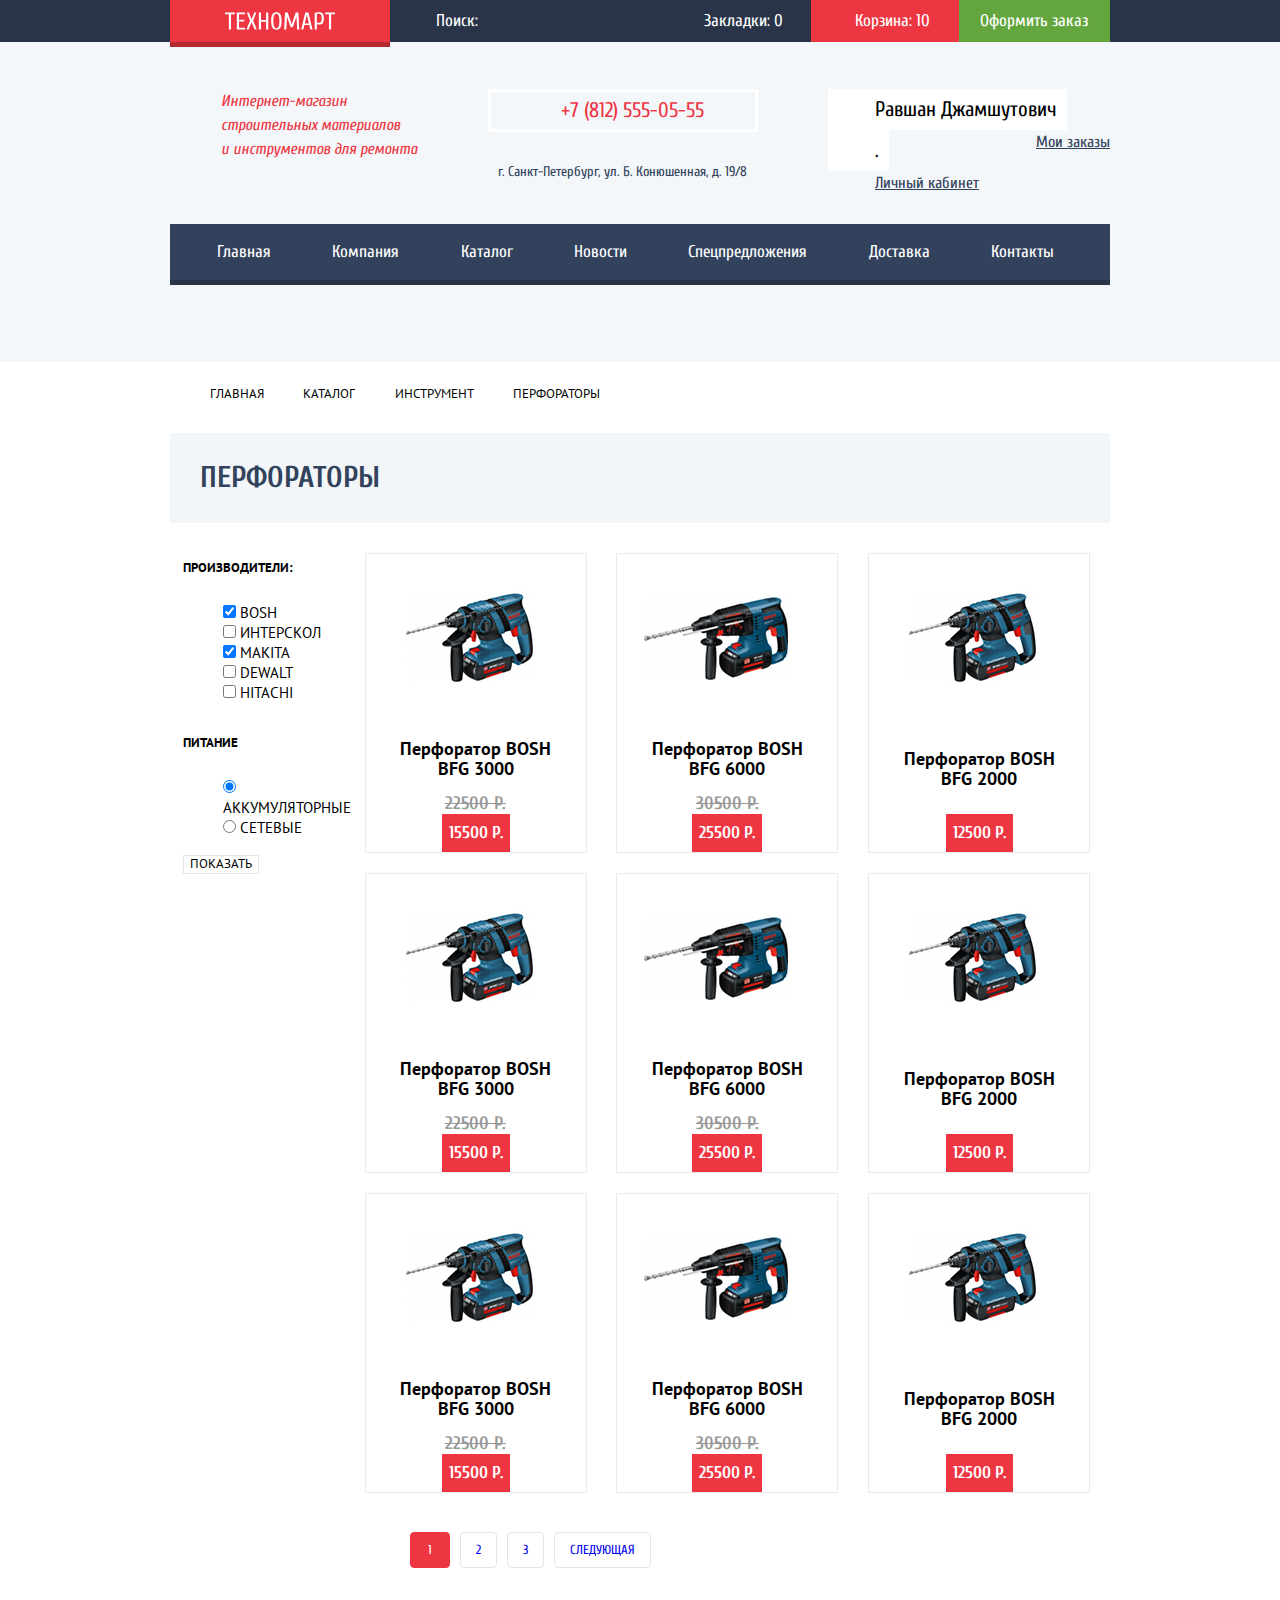
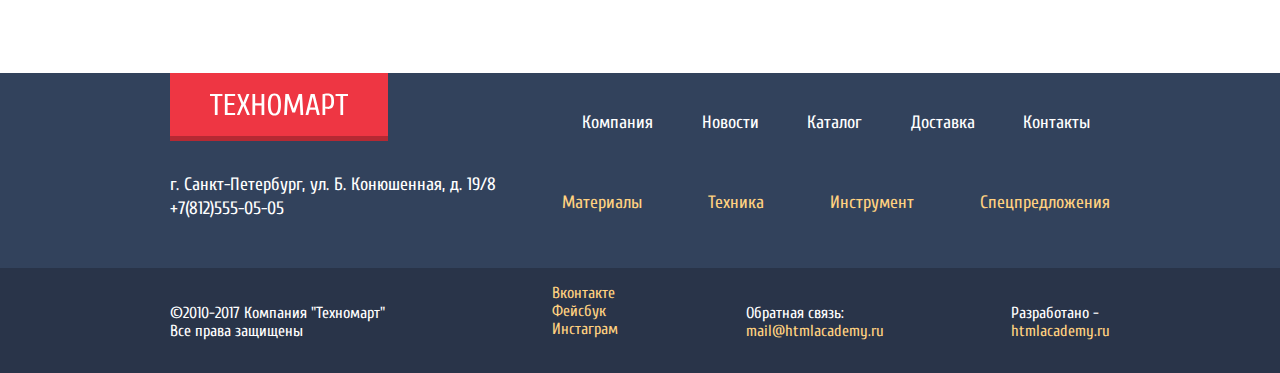
==== catalog.html @ 7106a4c7 "Исправления" ====
<!DOCTYPE html>
<html lang="ru">
  <head>
    <meta charset="utf-8">
    <title>Техномарт</title>
    <link href="https://fonts.googleapis.com/css?family=Cuprum:400,400i,700,700i%7CPT+Sans:400,700&amp;subset=cyrillic" rel="stylesheet">
    <link href="css/normalize.css" rel="stylesheet">
    <link href="css/style.css" rel="stylesheet">
  </head>
  <body>
    <header class="main-header">
      <nav class="main-navigation">
        <div class="header-top-wrapper">
          <div class="header-top center">
            <a class="main-logo" href="index.html">
              <img class="logo" src="img/logo-technomart.svg" width="110" height="18" alt="Техномарт">
            </a>
            <form action="https://echo.htmlacademy.ru" method="get" class="search">
              <input class="search" type="search"  name="search" placeholder="Поиск:">
            </form>
            <ul class="purchases">
              <li>
                <a href="#">Закладки: 0</a>
              </li>
              <li>
                <a class="cart cart-full" href="#">Корзина: 10</a>
              </li>
              <li class="order">
                <a href="#">Оформить заказ</a>
              </li>
            </ul>
          </div>
        </div>
        <div class="header-wrapper center">
          <div class="header-center">
            <span class="description">Интернет-магазин<br>строительных материалов<br>и инструментов для ремонта</span>
            <address class="header-address">
              <span class="header-phone">+7 (812) 555-05-55</span><br>
              г. Санкт-Петербург, ул. Б. Конюшенная, д. 19/8
            </address>
            <ul class="user-navigation">
              <li>
                <a class="button white-button" href="#">Равшан Джамшутович</a>
              </li>
              <li>
                <a class="button white-button" href="#">.</a>
              </li>
              <li>
                <a class="button underlined-button" href="#">Мои заказы</a>
              </li>
              <li>
                <a class="button underlined-button" href="#">Личный кабинет</a>
              </li>
            </ul>
          </div>
          <ul class="navigation ">
            <li>
              <a href="index.html">Главная</a>
            </li>
            <li>
              <a href="company.html">Компания</a>
            </li>
            <li class="navigation-current">
              <a href="catalog.html">Каталог</a>
            </li>
            <li>
              <a href="news.html">Новости</a>
            </li>
            <li>
              <a href="special.html">Спецпредложения</a>
            </li>
            <li>
              <a href="delivery.html">Доставка</a>
            </li>
            <li>
              <a href="contacts.html">Контакты</a>
            </li>
          </ul>
        </div>
      </nav>
    </header>
    <main class="container center container-catalog">
      <ul class="breadcrumbs">
        <li>
          <a href="index.html">Главная</a>
        </li>
        <li>
          <a href="catalog.html">Каталог</a>
        </li>
        <li>
          <a href="#">Инструмент</a>
        </li>
        <li class="breadcrumbs-current">
          <a href="#">Перфораторы</a>
        </li>
      </ul>
      <h1 class="title">Перфораторы</h1>
      <div class="wrapper">
        <section class="filters">
          <h2 class="visually-hidden">Фильтр</h2>
          <form action="https://echo.htmlacademy.ru" method="get" class="filter">
            <fieldset class="fieldset">
              <legend class="filter-name">Производители:</legend>
              <ul>
                <li class="filter-option">
                  <input type="checkbox" id="bosh" checked>
                  <label for="bosh">Bosh</label>
                </li>
                <li class="filter-option">
                  <input type="checkbox" id="interscol">
                  <label for="interscol">Интерскол</label>
                </li>
                <li class="filter-option">
                  <input type="checkbox" id="makita" checked>
                  <label for="makita">Makita</label>
                </li>
                <li class="filter-option">
                  <input type="checkbox" id="dewalt">
                  <label for="dewalt">Dewalt</label>
                </li>
                <li class="filter-option">
                  <input type="checkbox" id="hitachi">
                  <label for="hitachi">Hitachi</label>
                </li>
              </ul>
            </fieldset>
            <fieldset class="fieldset">
              <legend class="filter-name">Питание</legend>
              <ul>
                <li class="filter-option">
                  <input type="radio" name="power" value="0" id="battery" checked>
                  <label for="battery">Аккумуляторные</label>
                </li>
                <li class="filter-option">
                  <input type="radio" name="power" value="1" id="electric">
                  <label for="electric">Сетевые</label>
                </li>
              </ul>
              <button type="submit" class="button white-button">ПОКАЗАТЬ</button>
            </fieldset>
          </form>
        </section>
        <section class="catalog">
          <h1 class="visually-hidden">Перфораторы</h1>
          <ul class="catalog-items">
            <li class="catalog-item">
              <img src="img/Perforator_1.jpg" width="218" height="170" alt="Перфоратор BOSH BFG 3000">
              <div class="product-buttons">
                <button class="button green-button" type="button">КУПИТЬ</button>
                <button class="button green-border-button" type="button">В ЗАКЛАДКИ</button>
              </div>
              <h3>
                <a href="#">Перфоратор BOSH<br>BFG 3000</a>
              </h3>
              <p class="old-price">22500 Р.</p>
              <a class="button red-arrow-button" href="#">15500 Р.</a>
            </li>
            <li class="catalog-item">
              <img src="img/Perforator_2.jpg" width="218" height="170" alt="Перфоратор BOSH BFG 6000">
              <div class="product-buttons">
                <button class="button green-button" type="button">КУПИТЬ</button>
                <button class="button green-border-button" type="button">В ЗАКЛАДКИ</button>
              </div>
                <h3>
                <a href="#">Перфоратор BOSH<br>BFG 6000</a>
              </h3>
                <p class="old-price">30500 Р.</p>
                <a class="button red-arrow-button" href="#">25500 Р.</a>
            </li>
            <li class="catalog-item">
              <img src="img/Perforator_3.jpg" width="218" height="170" alt="Перфоратор BOSH BFG 2000">
              <div class="product-buttons">
                <button class="button green-button" type="button">КУПИТЬ</button>
                <button class="button green-border-button" type="button">В ЗАКЛАДКИ</button>
              </div>
              <h3>
                <a href="#">Перфоратор BOSH<br>BFG 2000</a>
              </h3>
                <a class="button red-arrow-button" href="#">12500 Р.</a>
            </li>
            <li class="catalog-item">
              <img src="img/Perforator_1.jpg" width="218" height="170" alt="Перфоратор BOSH BFG 3000">
              <div class="product-buttons">
                <button class="button green-button" type="button">КУПИТЬ</button>
                <button class="button green-border-button" type="button">В ЗАКЛАДКИ</button>
              </div>
              <h3>
                <a href="#">Перфоратор BOSH<br>BFG 3000</a>
              </h3>
                <p class="old-price">22500 Р.</p>
                <a class="button red-arrow-button" href="#">15500 Р.</a>
            </li>
            <li class="catalog-item">
              <img src="img/Perforator_2.jpg" width="218" height="170" alt="Перфоратор BOSH BFG 6000">
              <div class="product-buttons">
                <button class="button green-button" type="button">КУПИТЬ</button>
                <button class="button green-border-button" type="button">В ЗАКЛАДКИ</button>
              </div>
              <h3>
                <a href="#">Перфоратор BOSH<br>BFG 6000</a>
              </h3>
              <p class="old-price">30500 Р.</p>
              <a class="button red-arrow-button" href="#">25500 Р.</a>
            </li>
            <li class="catalog-item">
              <img src="img/Perforator_3.jpg" width="218" height="170" alt="Перфоратор BOSH BFG 2000">
              <div class="product-buttons">
                <button class="button green-button" type="button">КУПИТЬ</button>
                <button class="button green-border-button" type="button">В ЗАКЛАДКИ</button>
              </div>
              <h3>
                <a href="#">Перфоратор BOSH<br>BFG 2000</a>
              </h3>
                <a class="button red-arrow-button" href="#">12500 Р.</a>
            </li>
            <li class="catalog-item">
              <img src="img/Perforator_1.jpg" width="218" height="170" alt="Перфоратор BOSH BFG 3000">
              <div class="product-buttons">
                <button class="button green-button" type="button">КУПИТЬ</button>
                <button class="button green-border-button" type="button">В ЗАКЛАДКИ</button>
              </div>
              <h3>
                <a href="#">Перфоратор BOSH<br>BFG 3000</a>
              </h3>
                <p class="old-price">22500 Р.</p>
                <a class="button red-arrow-button" href="#">15500 Р.</a>
            </li>
            <li class="catalog-item">
              <img src="img/Perforator_2.jpg" width="218" height="170" alt="Перфоратор BOSH BFG 6000">
              <div class="product-buttons">
                <button class="button green-button" type="button">КУПИТЬ</button>
                <button class="button green-border-button" type="button">В ЗАКЛАДКИ</button>
              </div>
              <h3>
                <a href="#">Перфоратор BOSH<br>BFG 6000</a>
              </h3>
                <p class="old-price">30500 Р.</p>
                <a class="button red-arrow-button" href="#">25500 Р.</a>
            </li>
            <li class="catalog-item">
              <img src="img/Perforator_3.jpg" width="218" height="170" alt="Перфоратор BOSH BFG 2000">
              <div class="product-buttons">
                <button class="button green-button" type="button">КУПИТЬ</button>
                <button class="button green-border-button" type="button">В ЗАКЛАДКИ</button>
              </div>
              <h3>
                <a href="#">Перфоратор BOSH<br>BFG 2000</a>
              </h3>
                <a class="button red-arrow-button" href="#">12500 Р.</a>
            </li>
          </ul>
          <ul class="pagination-list">
            <li class="pagination-item pagination-item-current button">
              <a>1</a>
            </li>
            <li class="pagination-item button">
              <a href="#">2</a>
            </li>
            <li class="pagination-item button">
              <a href="#">3</a>
            </li>
            <li class="pagination-item button">
              <a href="#">Следующая</a>
            </li>
          </ul>
        </section>
      </div>
    </main>
    <footer class="main-footer">
      <nav class="main-footer-navigation">
        <div class="footer-wrapper">
          <div class="footer-top center">
            <a class="main-logo" href="index.html">
              <img class="logo" src="img/logo-technomart.svg" width="138" height="23" alt="Техномарт">
            </a>
            <ul class="sections">
              <li>
                <a href="company.html">Компания</a>
              </li>
              <li>
                <a href="news.html">Новости</a>
              </li>
              <li>
                <a href="catalog.html">Каталог</a>
              </li>
              <li>
                <a href="delivery.html">Доставка</a>
              </li>
              <li>
                <a href="contacts.html">Контакты</a>
              </li>
            </ul>
          </div>
          <div class="footer-center center">
            <address class="footer-address">г. Санкт-Петербург, ул. Б. Конюшенная, д. 19/8<br>+7(812)555-05-05</address>
            <ul class="goods">
              <li>
                <a href="#">Материалы</a>
              </li>
              <li>
                <a href="#">Техника</a>
              </li>
              <li>
                <a href="#">Инструмент</a>
              </li>
              <li>
                <a href="special.html">Спецпредложения</a>
              </li>
            </ul>
          </div>
        </div>
      </nav>
      <div class="feedback-wrapper">
        <section class="feedback center">
          <h2 class="visually-hidden">Обратная связь</h2>
          <p class="footer-copyright">
            ©2010-2017 Компания "Техномарт"<br>Все права защищены
          </p>
          <ul class="footer-social">
            <li>
              <a class="social-button" href="#" aria-label="Техномарт на ВКонтакте">Вконтакте</a>
            </li>
            <li>
              <a class="social-button" href="#" aria-label="Техномарт на Фейсбуке">Фейсбук</a>
            </li>
            <li>
              <a class="social-button" href="#" aria-label="Техномарт на Инстаграме">Инстаграм</a>
            </li>
          </ul>
          <p class="footer-feedback">
            Обратная связь:
            <a href="mailto:mail@mail.ru"><br>mail@htmlacademy.ru</a>
          </p>
          <p class="developers">
            Разработано -<br>
            <a href="https://htmlacademy.ru/intensive/htmlcss">htmlacademy.ru</a>
          </p>
        </section>
      </div>
    </footer>
    <section class="modal modal-buy">
      <h2>Товар добален в корзину</h2>
      <button class="modal-close" type="button">Закрыть</button>
      <a href="#" class="button">ОФОРМИТЬ ЗАКАЗ</a>
      <button class="button" type="button">ПРОДОЛЖИТЬ ПОКУПКИ</button>
    </section>
  </body>
</html>
---- css/style.css ----
body {
  margin: 0;
  padding: 0;
  font-family: "Cuprum", "PT Sans", Arial, sans-serif;
  font-size: 14px;
  line-height: 24px;
  font-weight: 400;
  color: #32425c;
  background-color: #ffffff;
}
a {
  text-decoration: none;
}
.main-header {
  background-color: #f4f7f9;
}
.main-navigation {
  font-size: 17px;
  line-height: 24px;
  color: #32425c;
  margin: 0;
  padding-bottom: 60px;
}
.main-navigation ul {
  list-style: none;
}
.main-navigation a {
  color: #ffffff;
}
.header-top-wrapper {
  background-color: #293449;
  width: 100%;
  height: 42px;
  margin: 0;
  margin-bottom: 47px;
}
.center {
  width: 940px;
  margin: 0 auto;
}
.header-top {
  display: flex;
  justify-content: space-between;
}
.logo {
  background-color: #ee3643;
  padding: 12px 55px;
  border-bottom: solid 5px #b52933;
  margin: 0;
  display: block;
}
.footer-top .logo {
  background-color: #ee3643;
  border-bottom: solid 5px #b52933;
  margin: 0;
  padding: 20px 40px;
  display: block;
}
.logo:hover {
  background-color: #ca2c37;
}
.logo:focus {
  background-color: #ee3643;
}
.logo:active {
  background-color: #ba2732;
}
.search input {
  font-size: 17px;
  line-height: 18px;
  color: #ffffff;
  background-color: #293449;
  border: none;
  padding: 12px 46px;
  width: 270px;
  margin: 0;
}
.search input::-webkit-input-placeholder {
  color: #ffffff;
 }
 .search input:hover {
   background-color: #212a3a;
 }
 .search input:focus {
   background-color: #ffffff;
   color: #000000;
 }
 .search input:active {
   background-color: #293449;
 }
.purchases {
  display: flex;
  justify-content: space-between;
  margin: 0;
  padding: 0;
  width: 450px;
}
.purchases li {
  flex-grow: 1;
}
.purchases a {
  display: block;
  padding: 9px 9px 9px 44px;
}
.purchases a:hover {
  background-color: #212a3a;
}
.purchases a:focus {
  background-color: #293449;
}
.purchases a:active {
  background-color: #161d29;
}
.order a {
  background-color: #63a63e;
  margin: 0;
  padding: 9px 12px;
  text-align: center;
}
.order a:hover {
  background-color: #5fbb2d;
}
.order a:focus {
  background-color: #63a63e;
}
.order a:active {
  background-color: #518534;
}
.header-center {
  display: flex;
  justify-content: space-between;
  margin-bottom: 40px;
}
.description {
  font-size: 16px;
  color: #ee3643;
  font-style: italic;
  margin: 0;
  margin-left: 51px;
}
.header-address {
  font-size: 14px;
  line-height: 24px;
  width: 270px;
  font-style: normal;
  text-align: center;
  margin: 0;
}
.header-phone {
  font-size: 21px;
  line-height: 21px;
  text-align: center;
  color: #ee3643;
  border: solid #ffffff;
  padding: 8px 30px 8px 50px;
  margin: 0;
  margin-bottom: 4px;
  display: block;
}
.button {
  font-size: 14px;
  text-align: center;
  border: none;
  text-transform: uppercase;
  cursor: pointer;
}
.user-navigation {
  display: flex;
  flex-wrap: wrap;
  justify-content: space-between;
  width: 282px;
  height: 47px;
  margin: 0;
  padding: 0;
}
 .user-navigation .white-button {
  font-size: 21px;
  line-height: 21px;
  color: #000000;
  background-color: #ffffff;
  text-transform: none;
  padding: 10px;
  margin: 0;
  display: block;
}
.user-navigation a:first-child {
  padding-left: 47px;
}
.user-navigationa :nth-child(2) {
  padding-right: 50px;
}
.user-navigation a:hover {
  color: #ee3643;
}
.user-navigation a:active {
  color: #cacaca;
}
.navigation {
  background-color: #32425c;
  display: flex;
  justify-content: space-between;
  border-bottom: solid 5px #293449;
  padding: 0 25px 0 16px;
}
.navigation li {
  flex-grow: 1;
}
.navigation a {
  display: block;
  padding: 16px;
  text-align: center;
}
.navigation a:hover {
  background-color: #293449;
}
.navigation a:focus {
  background-color: #293449;
}
.navigation a:active {
  color: #a8abaf;
  background-color: #1d2739;
}
.container {
  padding: 10px;
  margin-bottom: 76px;
  display: flex;
  justify-content: space-between;
}
.container ul {
  list-style: none;
}
.company,
.contacts {
  font-family: "PT Sans", Arial, sans-serif;
  font-size: 13px;
  line-height: 24px;
  color: #000000;
}
.company {
  width: 540px;
}
.contacts {
  width: 300px;
}
.company p {
  margin-bottom: 23px;
}
.contacts p {
  margin-bottom: 31px;
}
.caption {
  font-family: "Cuprum", Arial, sans-serif;
  font-size: 30px;
  line-height: 30px;
  font-weight:400;
  text-transform: uppercase;
}
.map-img {
  margin-bottom: 33px;
}
.contacts .red-button {
  height: 38px;
  width: 100%;
}
.company .red-button {
  width: 207px;
  display: block;
  padding: 6px;
}
.company li {
  font-family: "Cuprum", Arial, sans-serif;
  font-size: 18px;
  line-height: 20px;
  margin: 19px;
}
.company ul {
  margin-bottom: 39px;
}
.red-button {
  font-family: "Cuprum", Arial, sans-serif;
  font-size: 14px;
  color: #ffffff;
  background-color: #ee3643;
}
.red-button:hover {
  background-color: #ca2c37;
}
.red-button:active {
  background-color: #ba2732;
}
.main-footer {
  font-size: 18px;
  line-height: 24px;
  color: #ffffff;
}
.footer-wrapper {
  width: 100%;
  height: 195px;
  background-color: #32425c;
  box-sizing: border-box;
}
.main-footer ul {
  list-style: none;
}
.sections a {
  color: #ffffff;
}
.goods a {
  color: #ffd180;
}
.footer-address {
  font-style: normal;
}
.footer-top,
.footer-center {
  display: flex;
  justify-content: space-between;
}
.sections {
  display: flex;
  width: 548px;
  justify-content: space-between;
}
.sections a {
  padding: 20px;
  display: block;
}
.goods {
  display: flex;
  width: 548px;
  justify-content: space-between;
}
.goods a {
  display: block;
  margin: 0;
  padding: 0;
}
.feedback {
  font-size: 16px;
  line-height: 18px;
  color: #ffffff;
  display: flex;
  justify-content: space-between;

}
.footer-feedback,
.developers {
  padding-top: 20px;
}
.footer-feedback a:hover,
.developers a:hover {
  text-decoration: underline;
}
.footer-feedback a:active,
.developers a:active {
  color: #ee3643;
}
.feedback-wrapper {
  width: 100%;
  height: 105px;
  background-color: #293449;
  box-sizing: border-box;
}
.feedback a {
  color: #ffd180;
}
.feedback a:active {
  color: #ee3643;
}
.footer-copyright {
  padding-top: 20px;

}
.sections a:hover {
text-decoration: underline;
}
.sections a:active {
opacity: 0.5;
}
.goods a:hover {
  text-decoration: underline;
}
.goods a:active {
opacity: 0.5;
}
.breadcrumbs {
  font-family: "PT Sans", Arial, sans-serif;
  font-size: 13px;
  line-height: 18px;
  text-transform: uppercase;
  display: flex;
  justify-content: space-between;
  width: 390px;
  margin-left: 0;
  margin-right: auto;
  margin-bottom: 10px;
  list-style: none;
}
.breadcrumbs a {
  color: #000000;
}
.container-catalog {
  display: flex;
  flex-direction: column;
}
.wrapper {
  display: flex;
}
.container-catalog .title {
  font-size: 30px;
  line-height: 30px;
  text-transform: uppercase;
  display: block;
  background-color: #f2f6f8;
  margin-bottom: 30px;
  padding: 30px;
}
.filters {
  width: 220px;
}
.filter {
  font-family: "PT Sans", Arial, sans-serif;
  font-size: 15px;
  line-height: 20px;
  color: #000000;
  text-transform: uppercase;
}
.fieldset {
  border: none;
}
.filter-name {
  font-size: 13px;
  line-height: 30px;
  font-weight: bold;
}
.filter .white-button {
  font-size: 13px;
  text-align: center;
  color: #000000;
  background-color: #ffffff;
  text-transform: uppercase;
  border: 1px solid #e5e5e5;
}
.catalog {
  display: flex;
  flex-wrap: wrap;
  justify-content: space-between;
}
.catalog-items {
  display: flex;
  flex-wrap: wrap;
  align-content: stretch;
  align-items: stretch;
  justify-content: space-between;
  margin: 0;
  padding: 0;
}
.catalog h3 {
  font-family: "PT Sans", Arial, sans-serif;
  font-size: 18px;
  font-weight: bold;
  line-height: 20px;
  text-align: center;
  padding: 15px;
  margin: 0;
}
.catalog-item {
  display: flex;
  flex-direction: column;
  justify-content: space-between;
  align-items: center;
  background-color: #fff;
  border: 1px solid #eaeaea;
  width: 220px;
  margin-right: 20px;
  margin-bottom: 20px
}
.catalog-item:hover {
  box-shadow: 5px 5px 5px 5px rgba(41, 52, 73, 50%);
  display: flex;
  flex-wrap: wrap;
  justify-content: space-between;
}
.catalog-item a {
  color: #000000;
}
.old-price {
 font-size: 18px;
 line-height: 20px;
 font-weight: 700;
 color: #999999;
 text-decoration:line-through;
 text-align: center;
 padding: 0;
 margin: 0;
}
.catalog-item .red-arrow-button {
  font-size: 17px;
  font-weight: bold;
  color: #ffffff;
  background-color: #ee3643;
  padding: 7px;
}
.green-button {
  font-size: 14px;
  line-height: 18px;
  color: #ffffff;
  background-color: #63a63e;
  border: solid #63a63e;
  padding: 5px 43px;
  border-radius: 2px;
  display: block;
  margin: 40px 20px 10px 20px;
}
.green-button:hover {
  background-color: #5fbb2d;
  border: solid #5fbb2d;
  box-shadow: 0 2px 0 0 #367315;
}
.green-border-button {
  font-size: 14px;
  line-height: 18px;
  color: #000000;
  background-color: #ffffff;
  border: solid #63a63e;
  padding: 5px 30px;
  border-radius: 2px;
  display: block;
  margin: 0 20px;
}
.green-border-button:hover {
  border: solid #32425c;
}
.product-buttons {
  display: flex;
  flex-direction: column;
  justify-content: space-between;
  width: 220px;
  padding-left: 25px;
}
.cart-full {
  background-color: #ee3643;
}
.logo:hover {
  background-color: #ca2c37;
}
.user-navigation .underlined-button {
  font-size: 16px;
  line-height: 18px;
  color: #32425c;
  text-transform: none;
  text-decoration: underline;
}
.pagination-list {
  display: flex;
  justify-content: space-between;
  width: 201px;
}
.pagination-list .pagination-item {
  font-size: 13px;
  line-height: 18px;
  color: #000000;
  text-transform: uppercase;
  border: solid 1px #e5e5e5;
  padding: 8px 15px;
  margin: 5px;
  border-radius: 4px;
}
 .pagination-list .pagination-item-current {
  color: #ffffff;
  background-color: #ee3643;
  border: solid 1px #ee3643;
  padding: 8px 17px;
}
.pagination-item:hover {
border: solid 1px #bdc6ca;
}
.product-buttons {
  display: none;
}
.catalog-item:hover img {
  display: none;
}
.catalog-item:hover .product-buttons {
  display: block;
}
  .modal-map,
  .modal-buy,
  .modal-letter {
    display: none;
  }
.visually-hidden {
    position: absolute;
    width: 1px;
    height: 1px;
    margin: -1px;
    border: 0;
    padding: 0;
    clip: rect (0 0 0 0);
    overflow: hidden;
  }
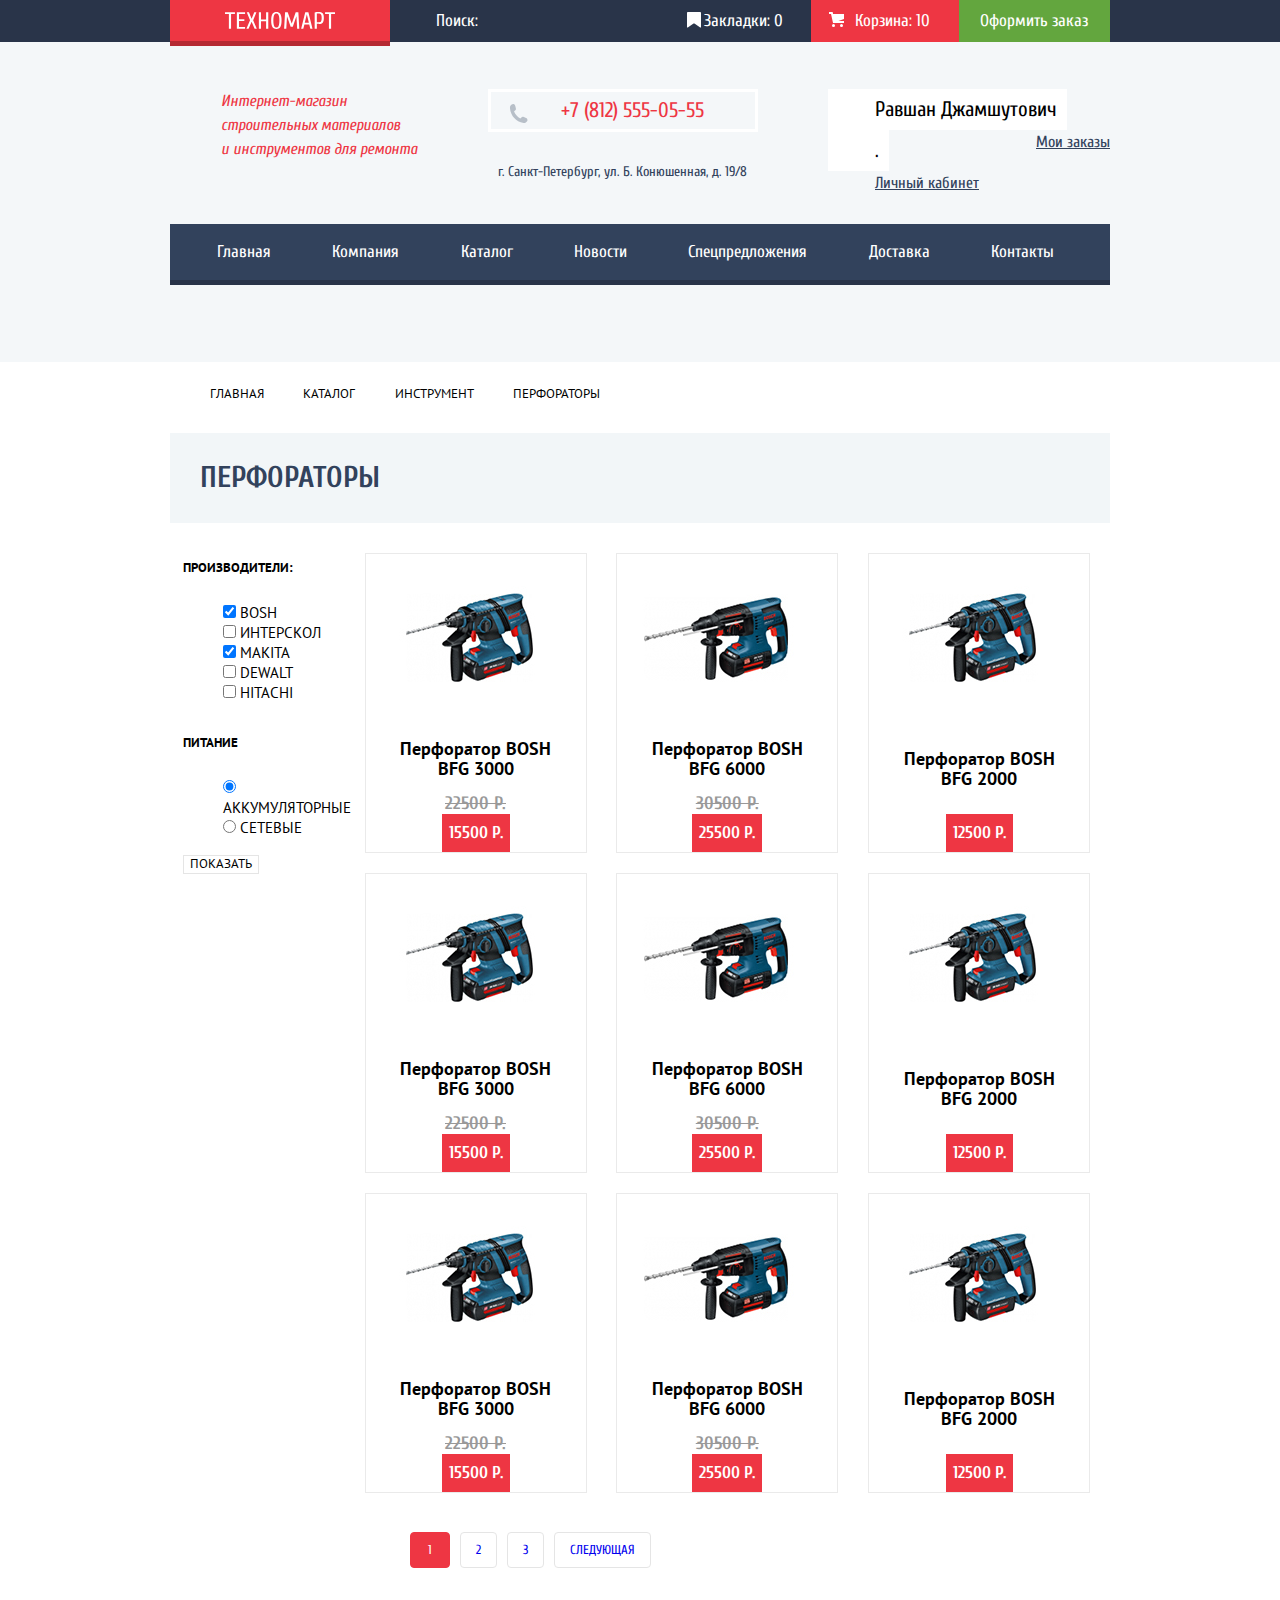
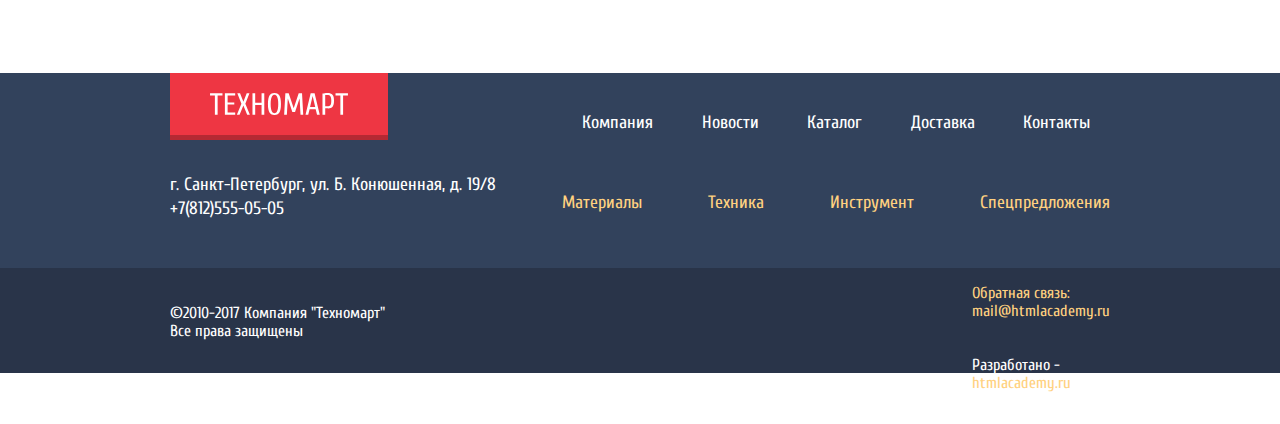
==== commit d39837d8: "Задание 7" ====
--- a/catalog.html
+++ b/catalog.html
@@ -16,11 +16,11 @@
               <img class="logo" src="img/logo-technomart.svg" width="110" height="18" alt="Техномарт">
             </a>
             <form action="https://echo.htmlacademy.ru" method="get" class="search">
-              <input class="search" type="search"  name="search" placeholder="Поиск:">
+              <input class="search-input" type="search"  name="search" placeholder="Поиск:">
             </form>
             <ul class="purchases">
               <li>
-                <a href="#">Закладки: 0</a>
+                <a class="bookmarks" href="#">Закладки: 0</a>
               </li>
               <li>
                 <a class="cart cart-full" href="#">Корзина: 10</a>
@@ -318,13 +318,13 @@
           </p>
           <ul class="footer-social">
             <li>
-              <a class="social-button" href="#" aria-label="Техномарт на ВКонтакте">Вконтакте</a>
-            </li>
-            <li>
-              <a class="social-button" href="#" aria-label="Техномарт на Фейсбуке">Фейсбук</a>
-            </li>
-            <li>
-              <a class="social-button" href="#" aria-label="Техномарт на Инстаграме">Инстаграм</a>
+              <a class="social-button" href="#" aria-label="Техномарт на ВКонтакте"><span class="visually-hidden>Вконтакте</span></a>
+            </li>
+            <li>
+              <a class="social-button" href="#" aria-label="Техномарт на Фейсбуке"><span class="visually-hidden>Фейсбук</span></a>
+            </li>
+            <li>
+              <a class="social-button" href="#" aria-label="Техномарт на Инстаграме"><span class="visually-hidden>Инстаграм</span></a>
             </li>
           </ul>
           <p class="footer-feedback">
--- a/css/style.css
+++ b/css/style.css
@@ -11,6 +11,10 @@
 a {
   text-decoration: none;
 }
+img {
+  max-width: 100%;
+  height: auto;
+}
 .main-header {
   background-color: #f4f7f9;
 }
@@ -65,7 +69,7 @@
 .logo:active {
   background-color: #ba2732;
 }
-.search input {
+.search-input {
   font-size: 17px;
   line-height: 18px;
   color: #ffffff;
@@ -75,17 +79,17 @@
   width: 270px;
   margin: 0;
 }
-.search input::-webkit-input-placeholder {
+.search-input::-webkit-input-placeholder {
   color: #ffffff;
  }
- .search input:hover {
+ .search-input:hover {
    background-color: #212a3a;
  }
- .search input:focus {
+ .search-input:focus {
    background-color: #ffffff;
    color: #000000;
  }
- .search input:active {
+ .search-input:active {
    background-color: #293449;
  }
 .purchases {
@@ -584,18 +588,90 @@
 .catalog-item:hover .product-buttons {
   display: block;
 }
+.search {
+  position: relative;
+}
+.search-input::before {
+  content: "";
+  position: absolute;
+  width: 17px;
+  height: 17px;
+  background-image: url(/img/icon-search.svg);
+  background-repeat: no-repeat;
+  background-position: 0 0;
+  top: 15px;
+  left: 16px;
+}
+.purchases .bookmarks {
+  position: relative;
+}
+.purchases .bookmarks::before {
+  content: "";
+  position: absolute;
+  width: 16px;
+  height: 18px;
+  background-image: url(/img/icon-bookmark.svg);
+  background-repeat: no-repeat;
+  background-position: 0 0;
+  top: 12px;
+  left: 27px;
+}
+.cart {
+  position: relative;
+}
+.cart::before {
+  content: "";
+  position: absolute;
+  width: 17px;
+  height: 17px;
+  background-image: url(/img/icon-cart.svg);
+  background-repeat: no-repeat;
+  background-position: 0 0;
+  top: 12px;
+  left: 18px;
+}
+.header-phone {
+  position: relative;
+}
+.header-phone::before {
+  content: "";
+  position: absolute;
+  width: 20px;
+  height: 20px;
+  background-image: url(/img/icon-phone.svg);
+  background-repeat: no-repeat;
+  background-position: 0 0;
+  top: 12px;
+  left: 18px;
+}
+.user-navigaton a {
+  position: relative;
+}
+.user-navigaton a::before {
+  content: "";
+  position: absolute;
+  width: 21px;
+  height: 19px;
+  background-image: url(/img/icon-login.svg);
+  background-repeat: no-repeat;
+  background-position: 0 0;
+  top: 14px;
+  left: 15px;
+}
   .modal-map,
   .modal-buy,
   .modal-letter {
-    display: none;
-  }
-.visually-hidden {
-    position: absolute;
-    width: 1px;
-    height: 1px;
-    margin: -1px;
-    border: 0;
-    padding: 0;
-    clip: rect (0 0 0 0);
-    overflow: hidden;
-  }
+   display: none;
+}
+.visually-hidden:not(:focus):not(:active) {
+  position: absolute;
+  width: 1px;
+  height: 1px;
+  margin: -1px;
+  border: 0;
+  padding: 0;
+  white-space: nowrap;
+  clip-path: inset(100%);
+  clip: rect(0 0 0 0);
+  overflow: hidden;
+}
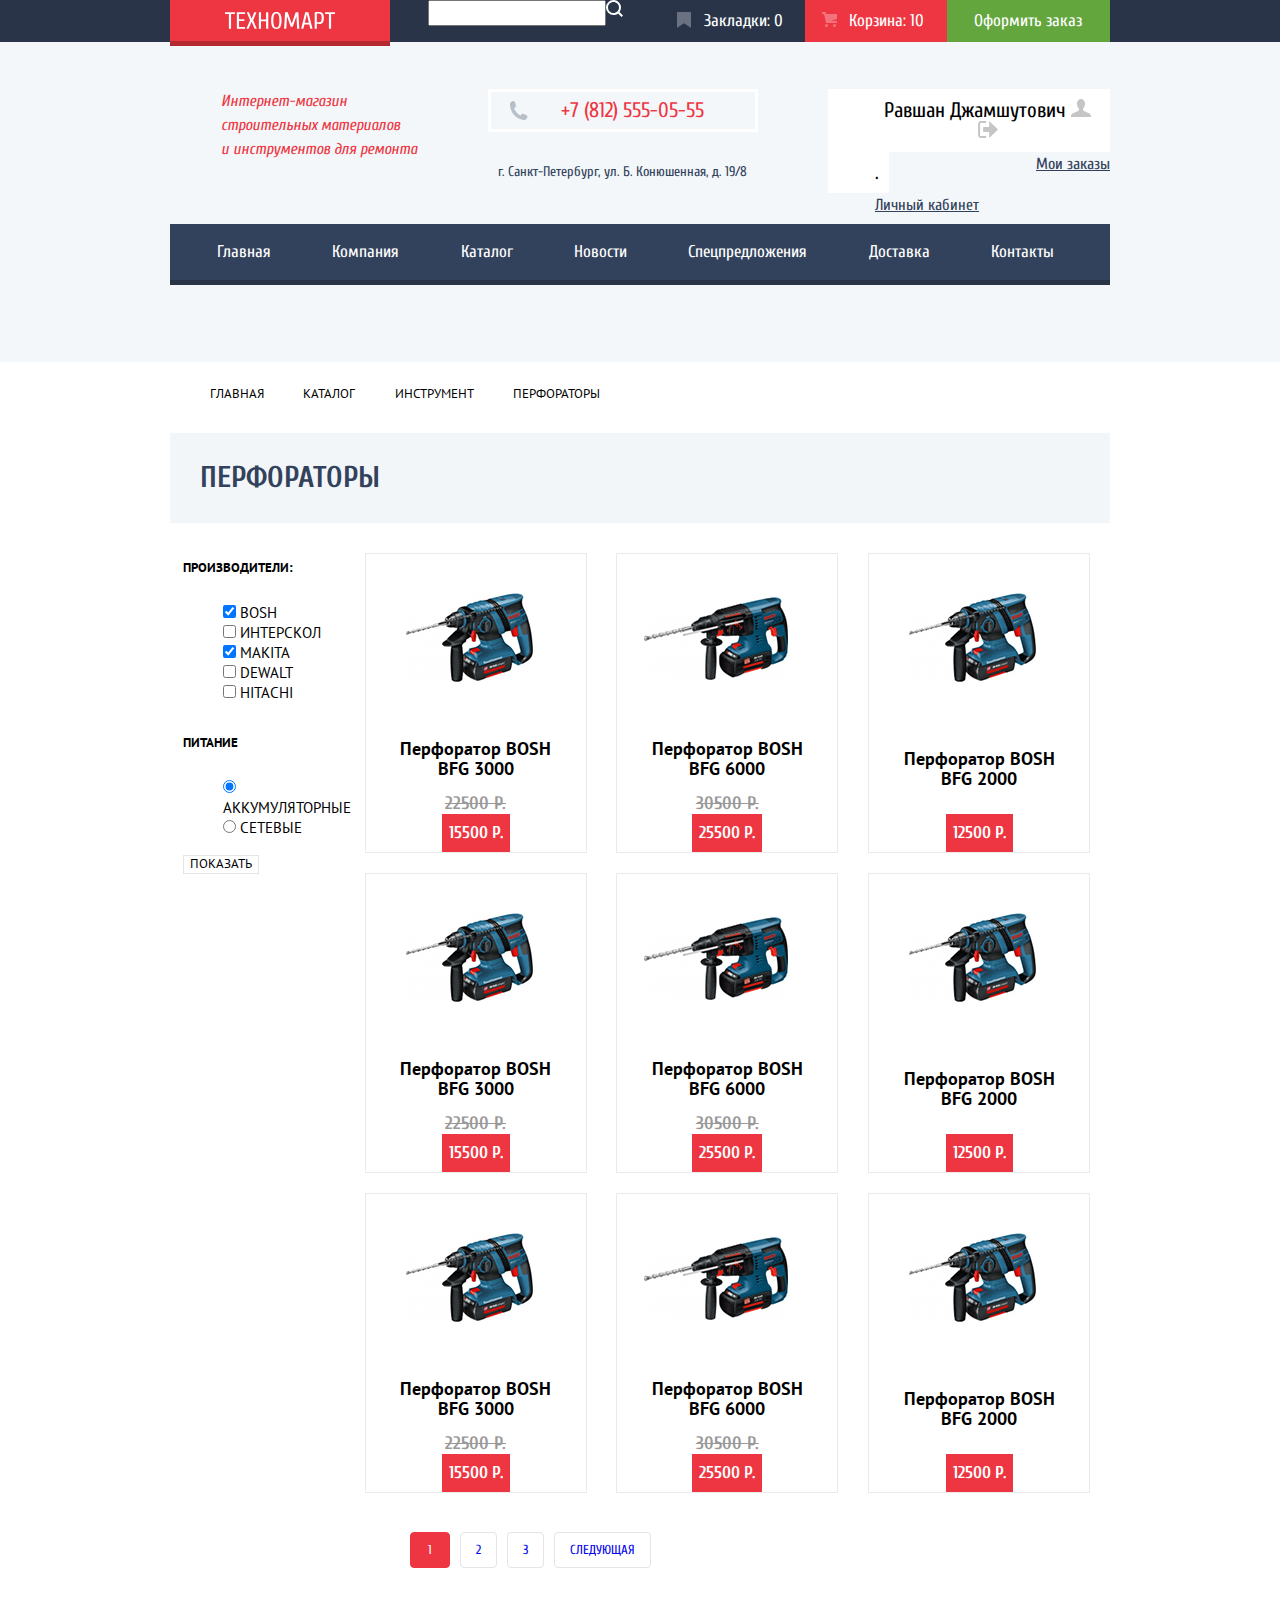
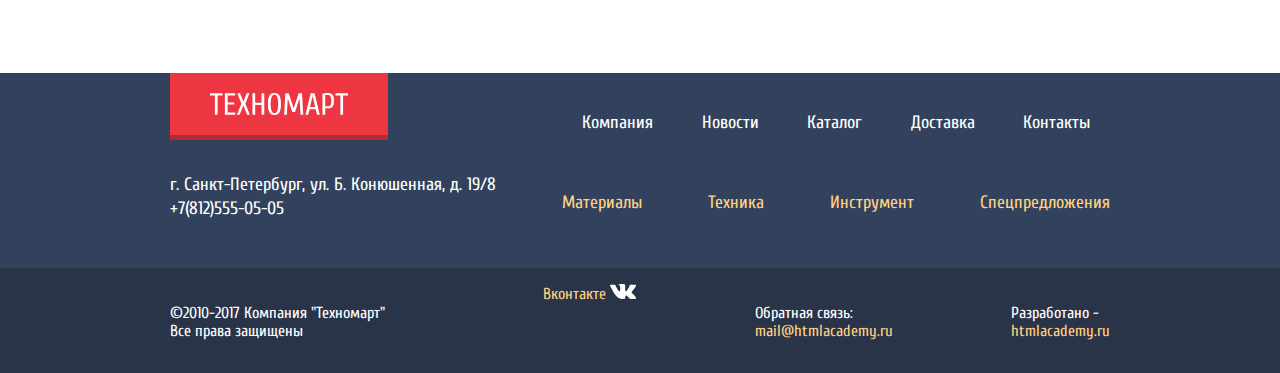
==== commit 6513a359: "7 задание" ====
--- a/catalog.html
+++ b/catalog.html
@@ -16,7 +16,13 @@
               <img class="logo" src="img/logo-technomart.svg" width="110" height="18" alt="Техномарт">
             </a>
             <form action="https://echo.htmlacademy.ru" method="get" class="search">
-              <input class="search-input" type="search"  name="search" placeholder="Поиск:">
+              <div class="search-wrapper">
+                <input class="search-input" type="search"  name="search" placeholder="Поиск:">
+                <svg class="icon" xmlns="http://www.w3.org/2000/svg" width="17" height="17" viewBox="0 0 17 17"><path fill="#ffffff"
+                  d="M17 15.586l-3.542-3.542A7.465 7.465 0 0 0 15 7.5 7.5 7.5 0 1 0 7.5 15c1.71 0 3.282-.579 4.544-1.542L15.586
+                  17 17 15.586zM2 7.5C2 4.467 4.467 2 7.5 2 10.532 2 13 4.467 13 7.5c0 3.032-2.468 5.5-5.5 5.5A5.506 5.506 0 0 1
+                   2 7.5z"/></svg>
+               </div>
             </form>
             <ul class="purchases">
               <li>
@@ -40,7 +46,12 @@
             </address>
             <ul class="user-navigation">
               <li>
-                <a class="button white-button" href="#">Равшан Джамшутович</a>
+                <a class="button white-button" href="#">Равшан Джамшутович
+                  <svg xmlns="http://www.w3.org/2000/svg" width="20" height="18" viewBox="0 0 20 18"><path fill="#c5c5c5" d="M17.881 14.166c-2.144-.735-4.256-1.666-5.207-2.39-.657-.501-.77-1.618-.517-2.415 1.118-.903 1.864-2.477 1.864-4.278C14.021 2.276 12.221 0 10 0S5.979 2.276 5.979 5.083c0 1.801.746 3.374 1.863 4.277.253.798.141 1.915-.517 2.416-.95.724-3.063 1.654-5.207 2.39S0 18 0 18h20s.025-3.099-2.119-3.834z"/>
+                  </svg>
+                  <svg xmlns="http://www.w3.org/2000/svg" width="21" height="17" viewBox="0 0 21 17"><g fill="#c5c5c5"><path fill="#c5c5c5" d="M21 8.5L12.125 0v6h-6v5h6v6z"/><path fill="#c5c5c5" d="M3.106 13.952V3.048c.018-.376.171-1.057 1.01-1.057h5.027V0H4.116C1.938 0 1.112 1.81 1.087 3.027v10.946C1.112 15.189 1.938 17 4.116 17h5.027v-1.99H4.116c-.839 0-.992-.683-1.01-1.058z"/></g>
+                  </svg>
+                </a>
               </li>
               <li>
                 <a class="button white-button" href="#">.</a>
@@ -318,13 +329,22 @@
           </p>
           <ul class="footer-social">
             <li>
-              <a class="social-button" href="#" aria-label="Техномарт на ВКонтакте"><span class="visually-hidden>Вконтакте</span></a>
-            </li>
-            <li>
-              <a class="social-button" href="#" aria-label="Техномарт на Фейсбуке"><span class="visually-hidden>Фейсбук</span></a>
-            </li>
-            <li>
-              <a class="social-button" href="#" aria-label="Техномарт на Инстаграме"><span class="visually-hidden>Инстаграм</span></a>
+              <a class="social-button" href="#" aria-label="Техномарт на ВКонтакте"><span class="visually-hidden>">Вконтакте</span>
+                <svg xmlns="http://www.w3.org/2000/svg" width="26" height="15" viewBox="0 0 26 15"><path fill="#FFF" d="M16.138 11.51c.956-.309 2.18 2.04 3.483 2.939.978.681 1.727.534 1.727.534l3.473-.05s1.815-.112.957-1.554c-.071-.12-.503-1.069-2.585-3.022-2.177-2.043-1.882-1.712.739-5.244 1.597-2.153 2.236-3.468 2.036-4.028-.192-.539-1.365-.399-1.365-.399L20.69.713c-.381.001-.704.119-.851.515-.003.004-.621 1.666-1.445 3.079-1.741 2.989-2.436 3.148-2.724 2.961-.661-.433-.494-1.737-.494-2.664 0-2.897.432-4.105-.846-4.417-.427-.104-.739-.172-1.828-.182-1.392-.021-2.574 0-3.244.329-.445.223-.786.712-.579.74.26.035.843.16 1.155.586.401.552.389 1.789.389 1.789s.229 3.411-.54 3.834c-.528.29-1.25-.302-2.803-3.016-.793-1.388-1.392-2.922-1.392-2.922s-.116-.285-.326-.441c-.25-.185-.6-.244-.6-.244L.848.684S.29.7.085.946c-.182.218-.015.668-.015.668s2.909 6.881 6.203 10.347c3.02 3.182 6.452 2.971 6.452 2.971h1.555s.469-.054.709-.312c.224-.24.214-.691.214-.691s-.031-2.109.935-2.419z"/>
+                </svg>
+              </a>
+            </li>
+            <li>
+              <a class="social-button" href="#" aria-label="Техномарт на Фейсбуке"><span class="visually-hidden>Фейсбук</span>
+                <svg xmlns="http://www.w3.org/2000/svg" width="12" height="22" viewBox="0 0 12 22"><path fill="#FFF" d="M12 4V0H8a4 4 0 0 0-4 4v4H0v4h4v10h4V12h4V8H8V4h4z"/>
+                </svg>
+              </a>
+            </li>
+            <li>
+              <a class="social-button" href="#" aria-label="Техномарт на Инстаграме"><span class="visually-hidden>Инстаграм</span>
+                <svg xmlns="http://www.w3.org/2000/svg" width="21" height="21" viewBox="0 0 21 21"><path fill="#FFF" d="M18 0H3C1.35 0 0 1.35 0 3v15c0 1.65 1.35 3 3 3h15c1.65 0 3-1.35 3-3V3c0-1.65-1.35-3-3-3zm-7.5 7c1.93 0 3.5 1.57 3.5 3.5S12.43 14 10.5 14 7 12.43 7 10.5 8.57 7 10.5 7zM18 18H3V9h1.181A6.504 6.504 0 0 0 4 10.5a6.5 6.5 0 1 0 13 0 6.45 6.45 0 0 0-.181-1.5H18v9zm0-11h-4V3h4v4z"/>
+                </svg>
+              </a>
             </li>
           </ul>
           <p class="footer-feedback">
--- a/css/style.css
+++ b/css/style.css
@@ -69,14 +69,18 @@
 .logo:active {
   background-color: #ba2732;
 }
+.search-wrapper {
+  display: flex;
+}
+}
 .search-input {
   font-size: 17px;
   line-height: 18px;
   color: #ffffff;
   background-color: #293449;
   border: none;
-  padding: 12px 46px;
   width: 270px;
+  padding: 12px;
   margin: 0;
 }
 .search-input::-webkit-input-placeholder {
@@ -97,7 +101,9 @@
   justify-content: space-between;
   margin: 0;
   padding: 0;
-  width: 450px;
+  max-width: 450px;
+  flex-wrap: wrap;
+  flex-grow: 1;
 }
 .purchases li {
   flex-grow: 1;
@@ -105,6 +111,7 @@
 .purchases a {
   display: block;
   padding: 9px 9px 9px 44px;
+  max-width: 150px;
 }
 .purchases a:hover {
   background-color: #212a3a;
@@ -118,8 +125,9 @@
 .order a {
   background-color: #63a63e;
   margin: 0;
-  padding: 9px 12px;
+  padding: 9px 21px;
   text-align: center;
+  display: block;
 }
 .order a:hover {
   background-color: #5fbb2d;
@@ -588,20 +596,6 @@
 .catalog-item:hover .product-buttons {
   display: block;
 }
-.search {
-  position: relative;
-}
-.search-input::before {
-  content: "";
-  position: absolute;
-  width: 17px;
-  height: 17px;
-  background-image: url(/img/icon-search.svg);
-  background-repeat: no-repeat;
-  background-position: 0 0;
-  top: 15px;
-  left: 16px;
-}
 .purchases .bookmarks {
   position: relative;
 }
@@ -610,13 +604,23 @@
   position: absolute;
   width: 16px;
   height: 18px;
-  background-image: url(/img/icon-bookmark.svg);
+  background-image: url(../img/icon-bookmark.svg);
   background-repeat: no-repeat;
   background-position: 0 0;
   top: 12px;
-  left: 27px;
-}
-.cart {
+  left: 17px;
+  opacity: 0.3;
+}
+.purchases .bookmarks:hover:before {
+  opacity: 1;
+}
+.purchases .bookmarks:focus:before {
+  opacity: 0.3;
+}
+.purchases .bookmarks:active:before {
+  opacity: 0.3;
+}
+.purchases .cart {
   position: relative;
 }
 .cart::before {
@@ -624,11 +628,21 @@
   position: absolute;
   width: 17px;
   height: 17px;
-  background-image: url(/img/icon-cart.svg);
+  background-image: url(../img/icon-cart.svg);
   background-repeat: no-repeat;
   background-position: 0 0;
   top: 12px;
-  left: 18px;
+  left: 17px;
+  opacity: 0.3;
+}
+.purchases .cart:hover:before {
+  opacity: 1;
+}
+.purchases .cart:focus:before {
+  opacity: 0.3;
+}
+.purchases .cart:active:before {
+  opacity: 0.3;
 }
 .header-phone {
   position: relative;
@@ -638,25 +652,20 @@
   position: absolute;
   width: 20px;
   height: 20px;
-  background-image: url(/img/icon-phone.svg);
+  background-image: url(../img/icon-phone.svg);
   background-repeat: no-repeat;
   background-position: 0 0;
-  top: 12px;
+  top: 9px;
   left: 18px;
 }
-.user-navigaton a {
-  position: relative;
-}
-.user-navigaton a::before {
-  content: "";
-  position: absolute;
-  width: 21px;
-  height: 19px;
-  background-image: url(/img/icon-login.svg);
-  background-repeat: no-repeat;
-  background-position: 0 0;
-  top: 14px;
-  left: 15px;
+.user-navigation .white-button:hover path {
+  fill: #32425c;
+}
+.social-button:hover path {
+fill: #ee3643;
+}
+.search-wrapper:hover path {
+  fill: #f0525d;
 }
   .modal-map,
   .modal-buy,
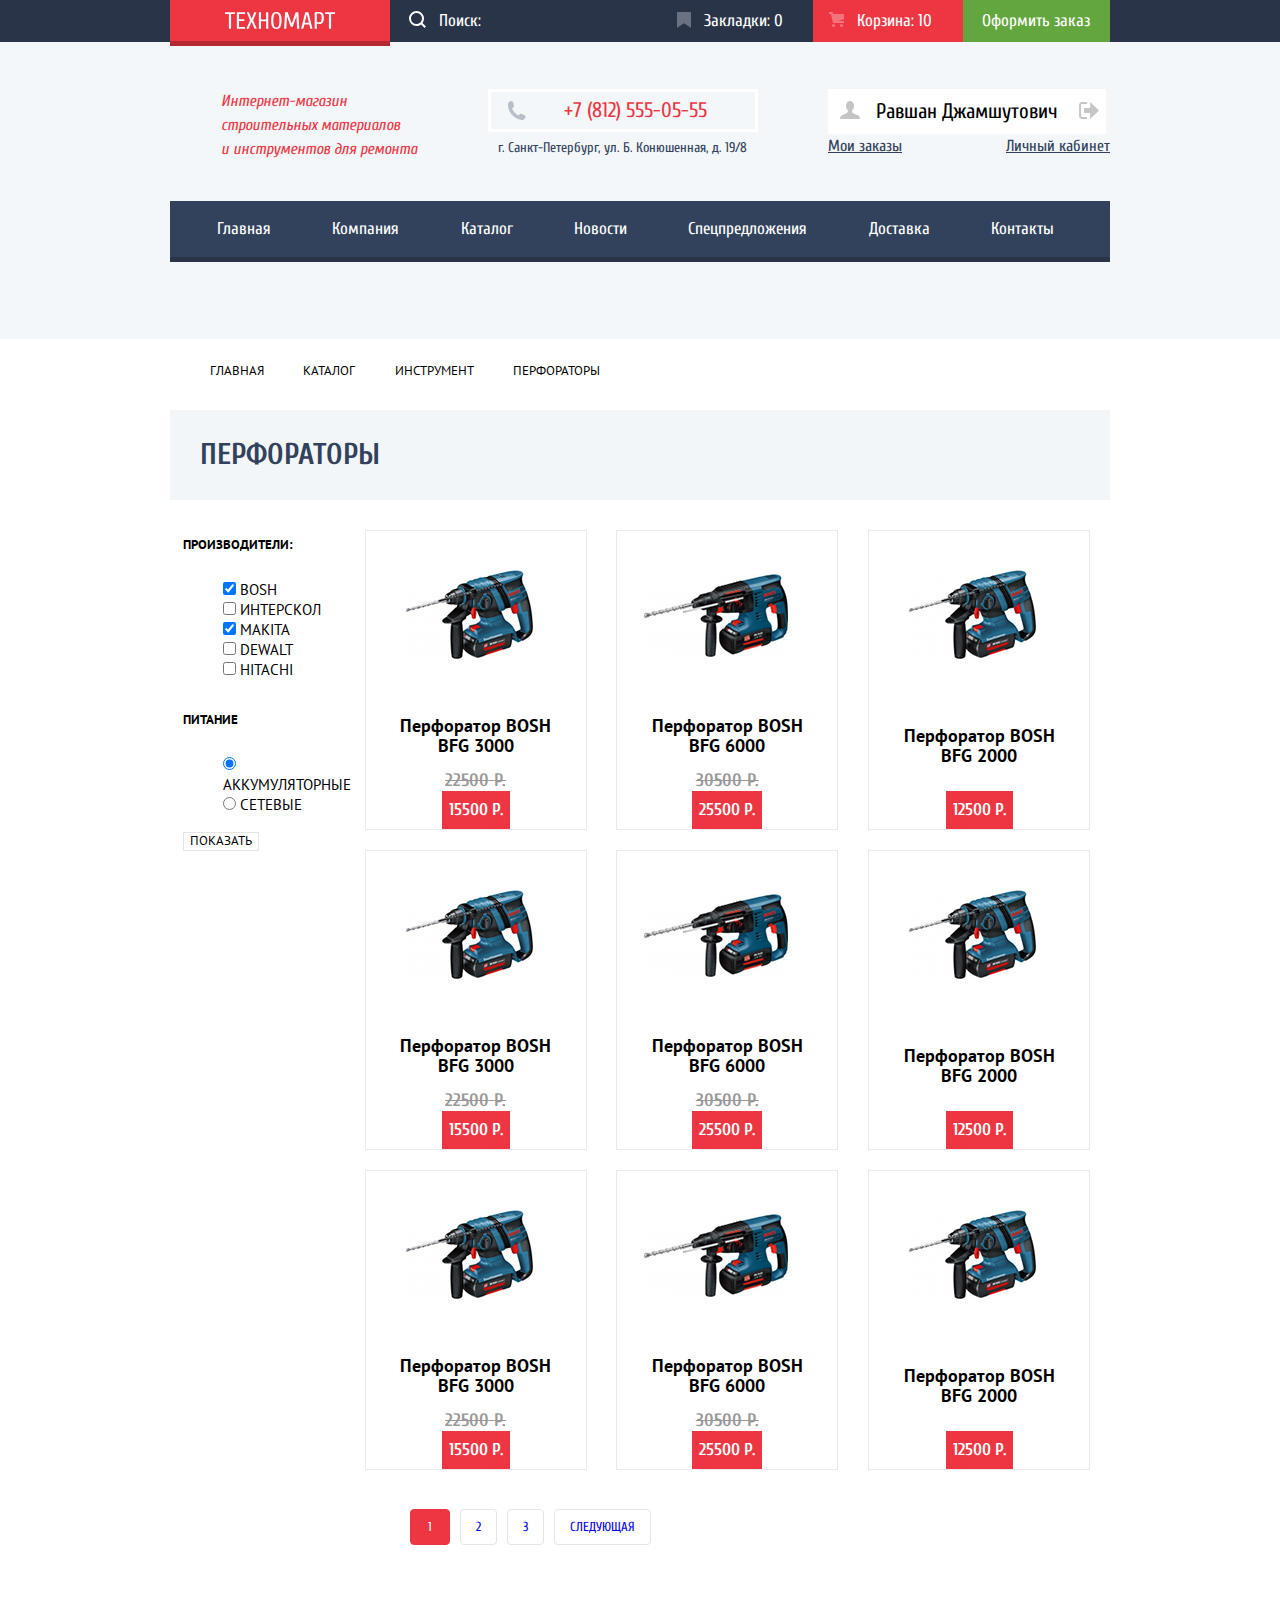
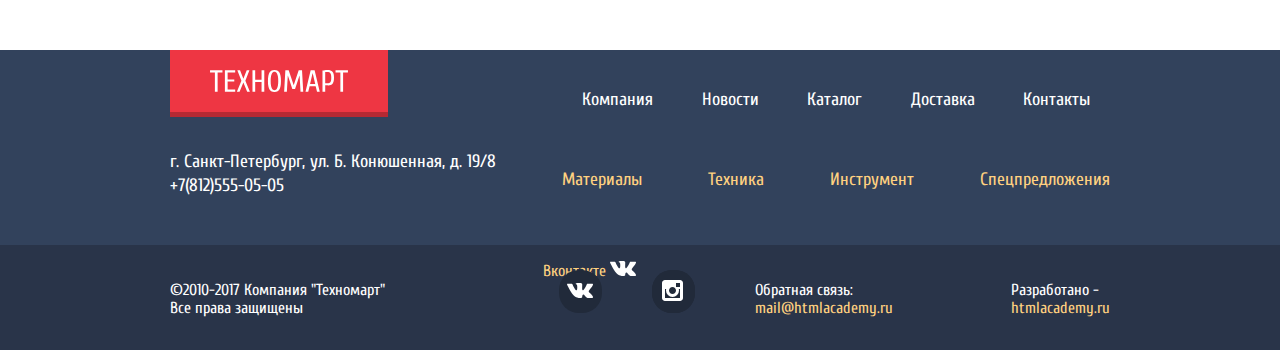
==== commit be638777: "Исправления" ====
--- a/catalog.html
+++ b/catalog.html
@@ -15,15 +15,16 @@
             <a class="main-logo" href="index.html">
               <img class="logo" src="img/logo-technomart.svg" width="110" height="18" alt="Техномарт">
             </a>
-            <form action="https://echo.htmlacademy.ru" method="get" class="search">
-              <div class="search-wrapper">
+            <div class="search-wrapper">
+              <form action="https://echo.htmlacademy.ru" method="get" class="search">
                 <input class="search-input" type="search"  name="search" placeholder="Поиск:">
                 <svg class="icon" xmlns="http://www.w3.org/2000/svg" width="17" height="17" viewBox="0 0 17 17"><path fill="#ffffff"
                   d="M17 15.586l-3.542-3.542A7.465 7.465 0 0 0 15 7.5 7.5 7.5 0 1 0 7.5 15c1.71 0 3.282-.579 4.544-1.542L15.586
                   17 17 15.586zM2 7.5C2 4.467 4.467 2 7.5 2 10.532 2 13 4.467 13 7.5c0 3.032-2.468 5.5-5.5 5.5A5.506 5.506 0 0 1
-                   2 7.5z"/></svg>
-               </div>
-            </form>
+                  2 7.5z"/>
+                </svg>
+              </form>
+            </div>
             <ul class="purchases">
               <li>
                 <a class="bookmarks" href="#">Закладки: 0</a>
@@ -41,20 +42,17 @@
           <div class="header-center">
             <span class="description">Интернет-магазин<br>строительных материалов<br>и инструментов для ремонта</span>
             <address class="header-address">
-              <span class="header-phone">+7 (812) 555-05-55</span><br>
+              <span class="header-phone">+7 (812) 555-05-55</span>
               г. Санкт-Петербург, ул. Б. Конюшенная, д. 19/8
             </address>
             <ul class="user-navigation">
               <li>
-                <a class="button white-button" href="#">Равшан Джамшутович
+                <a class="button white-button user " href="#">Равшан Джамшутович
                   <svg xmlns="http://www.w3.org/2000/svg" width="20" height="18" viewBox="0 0 20 18"><path fill="#c5c5c5" d="M17.881 14.166c-2.144-.735-4.256-1.666-5.207-2.39-.657-.501-.77-1.618-.517-2.415 1.118-.903 1.864-2.477 1.864-4.278C14.021 2.276 12.221 0 10 0S5.979 2.276 5.979 5.083c0 1.801.746 3.374 1.863 4.277.253.798.141 1.915-.517 2.416-.95.724-3.063 1.654-5.207 2.39S0 18 0 18h20s.025-3.099-2.119-3.834z"/>
                   </svg>
                   <svg xmlns="http://www.w3.org/2000/svg" width="21" height="17" viewBox="0 0 21 17"><g fill="#c5c5c5"><path fill="#c5c5c5" d="M21 8.5L12.125 0v6h-6v5h6v6z"/><path fill="#c5c5c5" d="M3.106 13.952V3.048c.018-.376.171-1.057 1.01-1.057h5.027V0H4.116C1.938 0 1.112 1.81 1.087 3.027v10.946C1.112 15.189 1.938 17 4.116 17h5.027v-1.99H4.116c-.839 0-.992-.683-1.01-1.058z"/></g>
                   </svg>
                 </a>
-              </li>
-              <li>
-                <a class="button white-button" href="#">.</a>
               </li>
               <li>
                 <a class="button underlined-button" href="#">Мои заказы</a>
--- a/css/style.css
+++ b/css/style.css
@@ -70,8 +70,7 @@
   background-color: #ba2732;
 }
 .search-wrapper {
-  display: flex;
-}
+  position: relative;
 }
 .search-input {
   font-size: 17px;
@@ -82,6 +81,13 @@
   width: 270px;
   padding: 12px;
   margin: 0;
+  padding-left: 49px;
+  display: flex;
+  width: 270px;
+  position: relative;
+}
+.search-input::-ms-clear {
+  display: none;
 }
 .search-input::-webkit-input-placeholder {
   color: #ffffff;
@@ -92,9 +98,16 @@
  .search-input:focus {
    background-color: #ffffff;
    color: #000000;
+   border: none;
  }
  .search-input:active {
    background-color: #293449;
+   border: none;
+ }
+ .icon {
+   position: absolute;
+   top: 11px;
+   left: 19px;
  }
 .purchases {
   display: flex;
@@ -125,7 +138,7 @@
 .order a {
   background-color: #63a63e;
   margin: 0;
-  padding: 9px 21px;
+  padding: 9px;
   text-align: center;
   display: block;
 }
@@ -164,7 +177,7 @@
   text-align: center;
   color: #ee3643;
   border: solid #ffffff;
-  padding: 8px 30px 8px 50px;
+  padding: 8px 30px 8px 55px;
   margin: 0;
   margin-bottom: 4px;
   display: block;
@@ -195,11 +208,33 @@
   margin: 0;
   display: block;
 }
-.user-navigation a:first-child {
+.user-navigation .log-in {
   padding-left: 47px;
-}
-.user-navigationa :nth-child(2) {
-  padding-right: 50px;
+  padding-right: 25px;
+  position: relative;
+}
+.user-navigation .registration {
+  padding: 10px 25px;
+}
+.user-navigation .user {
+  position: relative;
+  width: 100%;
+  padding: 12px 24px;
+}
+.user svg:first-child {
+  top: 12px;
+  left: 12px;
+  position: absolute;
+}
+.user svg:last-child {
+  top: 13px;
+  left: 250px;
+  position: absolute;
+}
+.log-in svg {
+  position: absolute;
+  top: 11px;
+  left: 16px;
 }
 .user-navigation a:hover {
   color: #ee3643;
@@ -632,7 +667,7 @@
   background-repeat: no-repeat;
   background-position: 0 0;
   top: 12px;
-  left: 17px;
+  left: 16px;
   opacity: 0.3;
 }
 .purchases .cart:hover:before {
@@ -656,16 +691,66 @@
   background-repeat: no-repeat;
   background-position: 0 0;
   top: 9px;
-  left: 18px;
+  left: 16px;
 }
 .user-navigation .white-button:hover path {
   fill: #32425c;
 }
-.social-button:hover path {
-fill: #ee3643;
-}
-.search-wrapper:hover path {
+.search-wrapper:focus path {
   fill: #f0525d;
+}
+.footer-social {
+  display: flex;
+}
+.footer-social li {
+  position: relative;
+}
+.footer-social li:first-child::before {
+  content: "";
+  position: absolute;
+  width: 43px;
+  height: 43px;
+  background-image: url(../img/icon-vk.svg);
+  background-repeat: no-repeat;
+  background-color: #212a3a;
+  background-position: 8px 13px;
+  top: 9px;
+  left: 16px;
+  border-radius: 20px;
+}
+.footer-social li:nth-child(2)::before {
+  content: "";
+  position: absolute;
+  width: 43px;
+  height: 43px;
+  background-image: url(../img/icon-fb.svg);
+  background-repeat: no-repeat;
+  background-color: #212a3a;
+  background-position: 15px 10px;
+  top: 9px;
+  left: 16px;
+  border-radius: 20px;
+}
+.footer-social li:last-child::before {
+  content: "";
+  position: absolute;
+  width: 43px;
+  height: 43px;
+  background-image: url(../img/icon-insta.svg);
+  background-repeat: no-repeat;
+  background-color: #212a3a;
+  background-position: 10px 10px;
+  top: 9px;
+  left: 16px;
+  border-radius: 20px;
+}
+.footer-social li:first-child:hover::before,
+.footer-social li:first-child:active::before,
+.footer-social li:nth-child(2):hover::before,
+.footer-social li:nth-child(2):active::before,
+.footer-social li:last-child:hover::before,
+.footer-social li:last-child:active::before {
+  background-color: #ee3643;
 }
   .modal-map,
   .modal-buy,
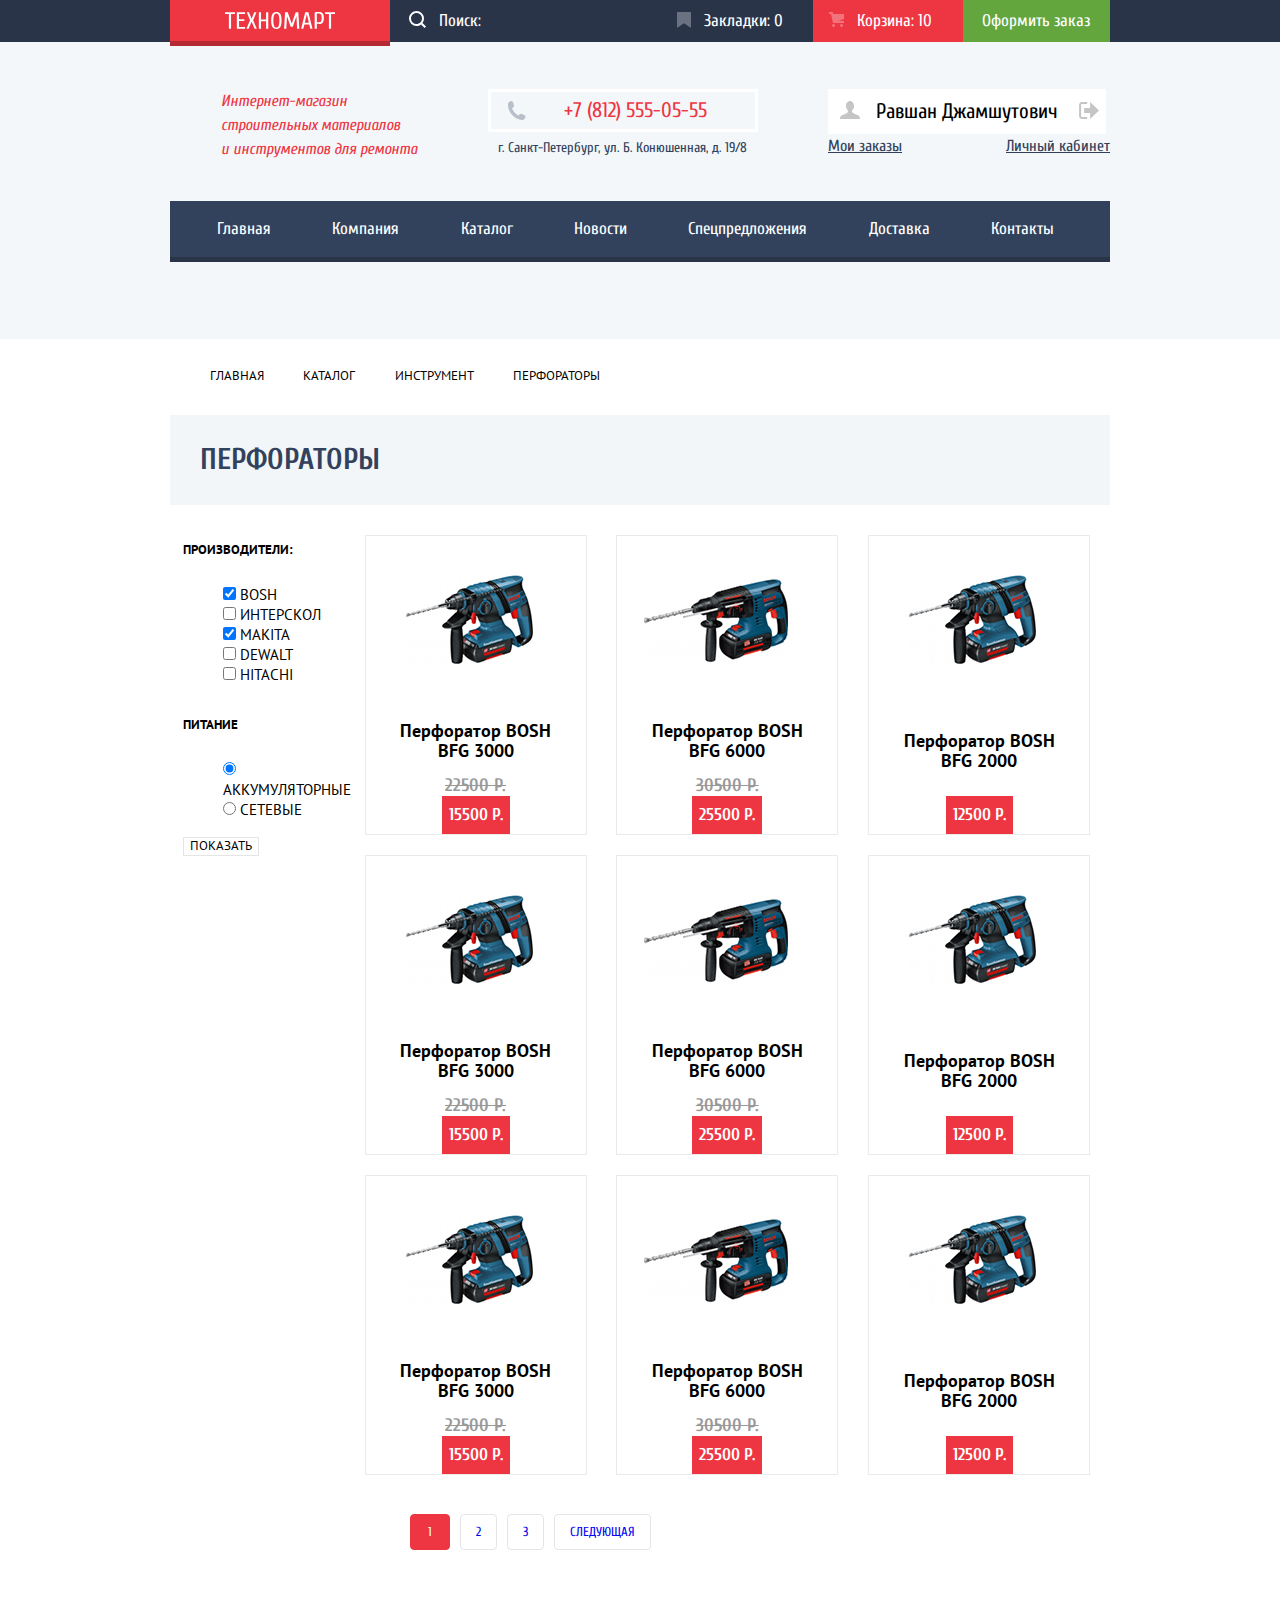
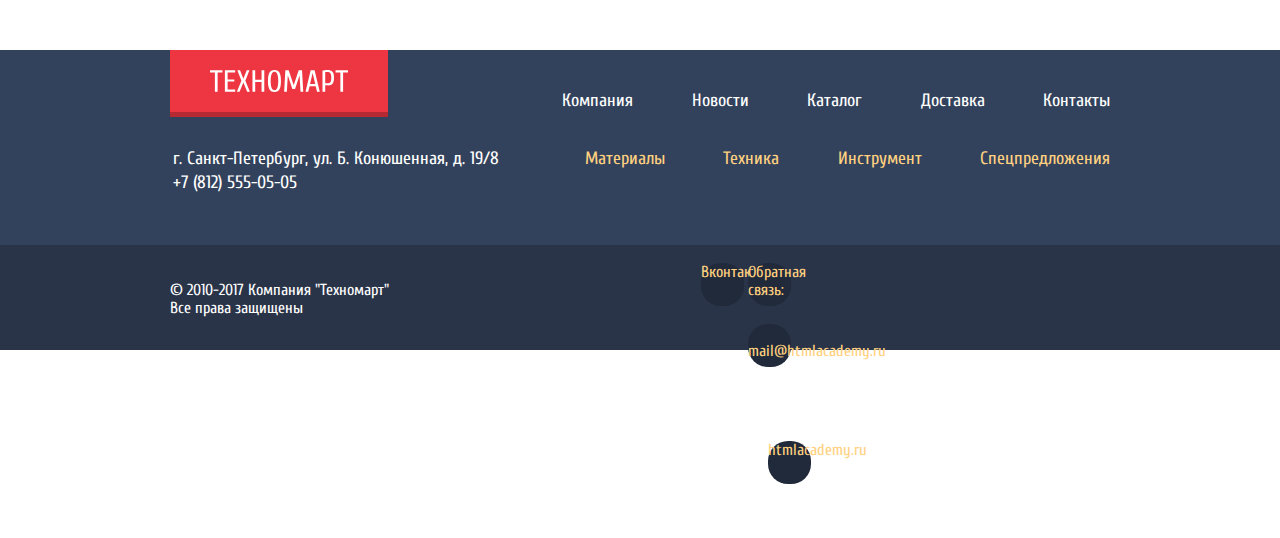
==== commit 2ae63d06: "Исправления" ====
--- a/catalog.html
+++ b/catalog.html
@@ -301,7 +301,7 @@
             </ul>
           </div>
           <div class="footer-center center">
-            <address class="footer-address">г. Санкт-Петербург, ул. Б. Конюшенная, д. 19/8<br>+7(812)555-05-05</address>
+            <address class="footer-address">г. Санкт-Петербург, ул. Б. Конюшенная, д. 19/8<br>+7 (812) 555-05-05</address>
             <ul class="goods">
               <li>
                 <a href="#">Материалы</a>
@@ -323,26 +323,17 @@
         <section class="feedback center">
           <h2 class="visually-hidden">Обратная связь</h2>
           <p class="footer-copyright">
-            ©2010-2017 Компания "Техномарт"<br>Все права защищены
+            © 2010-2017 Компания "Техномарт"<br>Все права защищены
           </p>
           <ul class="footer-social">
             <li>
-              <a class="social-button" href="#" aria-label="Техномарт на ВКонтакте"><span class="visually-hidden>">Вконтакте</span>
-                <svg xmlns="http://www.w3.org/2000/svg" width="26" height="15" viewBox="0 0 26 15"><path fill="#FFF" d="M16.138 11.51c.956-.309 2.18 2.04 3.483 2.939.978.681 1.727.534 1.727.534l3.473-.05s1.815-.112.957-1.554c-.071-.12-.503-1.069-2.585-3.022-2.177-2.043-1.882-1.712.739-5.244 1.597-2.153 2.236-3.468 2.036-4.028-.192-.539-1.365-.399-1.365-.399L20.69.713c-.381.001-.704.119-.851.515-.003.004-.621 1.666-1.445 3.079-1.741 2.989-2.436 3.148-2.724 2.961-.661-.433-.494-1.737-.494-2.664 0-2.897.432-4.105-.846-4.417-.427-.104-.739-.172-1.828-.182-1.392-.021-2.574 0-3.244.329-.445.223-.786.712-.579.74.26.035.843.16 1.155.586.401.552.389 1.789.389 1.789s.229 3.411-.54 3.834c-.528.29-1.25-.302-2.803-3.016-.793-1.388-1.392-2.922-1.392-2.922s-.116-.285-.326-.441c-.25-.185-.6-.244-.6-.244L.848.684S.29.7.085.946c-.182.218-.015.668-.015.668s2.909 6.881 6.203 10.347c3.02 3.182 6.452 2.971 6.452 2.971h1.555s.469-.054.709-.312c.224-.24.214-.691.214-.691s-.031-2.109.935-2.419z"/>
-                </svg>
-              </a>
-            </li>
-            <li>
-              <a class="social-button" href="#" aria-label="Техномарт на Фейсбуке"><span class="visually-hidden>Фейсбук</span>
-                <svg xmlns="http://www.w3.org/2000/svg" width="12" height="22" viewBox="0 0 12 22"><path fill="#FFF" d="M12 4V0H8a4 4 0 0 0-4 4v4H0v4h4v10h4V12h4V8H8V4h4z"/>
-                </svg>
-              </a>
-            </li>
-            <li>
-              <a class="social-button" href="#" aria-label="Техномарт на Инстаграме"><span class="visually-hidden>Инстаграм</span>
-                <svg xmlns="http://www.w3.org/2000/svg" width="21" height="21" viewBox="0 0 21 21"><path fill="#FFF" d="M18 0H3C1.35 0 0 1.35 0 3v15c0 1.65 1.35 3 3 3h15c1.65 0 3-1.35 3-3V3c0-1.65-1.35-3-3-3zm-7.5 7c1.93 0 3.5 1.57 3.5 3.5S12.43 14 10.5 14 7 12.43 7 10.5 8.57 7 10.5 7zM18 18H3V9h1.181A6.504 6.504 0 0 0 4 10.5a6.5 6.5 0 1 0 13 0 6.45 6.45 0 0 0-.181-1.5H18v9zm0-11h-4V3h4v4z"/>
-                </svg>
-              </a>
+              <a class="social-button" href="https://vk.com/" aria-label="Техномарт на ВКонтакте"><span class="visually-hidden>">Вконтакте</span></a>
+            </li>
+            <li>
+              <a class="social-button" href="https://www.facebook.com/" aria-label="Техномарт на Фейсбуке"><span class="visually-hidden>Фейсбук</span></a>
+            </li>
+            <li>
+              <a class="social-button" href="https://www.instagram.com/" aria-label="Техномарт на Инстаграме"><span class="visually-hidden>Инстаграм</span></a>
             </li>
           </ul>
           <p class="footer-feedback">
--- a/css/style.css
+++ b/css/style.css
@@ -268,8 +268,8 @@
   background-color: #1d2739;
 }
 .container {
-  padding: 10px;
-  margin-bottom: 76px;
+  padding: 15px;
+  margin-bottom: 66px;
   display: flex;
   justify-content: space-between;
 }
@@ -349,14 +349,9 @@
 .main-footer ul {
   list-style: none;
 }
-.sections a {
-  color: #ffffff;
-}
-.goods a {
-  color: #ffd180;
-}
 .footer-address {
   font-style: normal;
+  padding: 30px 0px 0px 3px;
 }
 .footer-top,
 .footer-center {
@@ -367,20 +362,26 @@
   display: flex;
   width: 548px;
   justify-content: space-between;
+  flex-wrap: wrap;
+  margin: 0;
 }
 .sections a {
-  padding: 20px;
-  display: block;
+  padding: 39px 0px 0px 0px;
+  display: block;
+  color: #ffffff;
 }
 .goods {
   display: flex;
   width: 548px;
   justify-content: space-between;
-}
-.goods a {
-  display: block;
-  margin: 0;
-  padding: 0;
+  flex-wrap: wrap;
+}
+.footer-center .goods a {
+  display: block;
+  margin: 0;
+  color: #ffd180;
+  padding: 12px 0px 0px 23px;
+
 }
 .feedback {
   font-size: 16px;
@@ -388,11 +389,13 @@
   color: #ffffff;
   display: flex;
   justify-content: space-between;
+  flex-wrap: wrap;
 
 }
 .footer-feedback,
 .developers {
-  padding-top: 20px;
+  padding: 20px;
+  display: block;
 }
 .footer-feedback a:hover,
 .developers a:hover {
@@ -416,6 +419,7 @@
 }
 .footer-copyright {
   padding-top: 20px;
+  margin-right: 34px;
 
 }
 .sections a:hover {
@@ -701,55 +705,37 @@
 }
 .footer-social {
   display: flex;
-}
-.footer-social li {
-  position: relative;
-}
-.footer-social li:first-child::before {
-  content: "";
-  position: absolute;
+  flex-wrap: wrap;
+  justify-content: space-between;
+  margin: auto;
+}
+.footer-social a {
+  display: block;
+  margin: 18px 2px;
   width: 43px;
   height: 43px;
+  background-color: #212a3a;
+  background-position: center;
+  border-radius: 20px;
+  }
+.vk {
   background-image: url(../img/icon-vk.svg);
   background-repeat: no-repeat;
-  background-color: #212a3a;
-  background-position: 8px 13px;
-  top: 9px;
-  left: 16px;
-  border-radius: 20px;
-}
-.footer-social li:nth-child(2)::before {
-  content: "";
-  position: absolute;
-  width: 43px;
-  height: 43px;
+}
+.fb {
   background-image: url(../img/icon-fb.svg);
   background-repeat: no-repeat;
-  background-color: #212a3a;
-  background-position: 15px 10px;
-  top: 9px;
-  left: 16px;
-  border-radius: 20px;
-}
-.footer-social li:last-child::before {
-  content: "";
-  position: absolute;
-  width: 43px;
-  height: 43px;
+}
+.insta {
   background-image: url(../img/icon-insta.svg);
   background-repeat: no-repeat;
-  background-color: #212a3a;
-  background-position: 10px 10px;
-  top: 9px;
-  left: 16px;
-  border-radius: 20px;
-}
-.footer-social li:first-child:hover::before,
-.footer-social li:first-child:active::before,
-.footer-social li:nth-child(2):hover::before,
-.footer-social li:nth-child(2):active::before,
-.footer-social li:last-child:hover::before,
-.footer-social li:last-child:active::before {
+}
+.vk:hover,
+.vk:active,
+.fb:hover,
+.fb:active,
+.insta:hover,
+.insta:active {
   background-color: #ee3643;
 }
   .modal-map,
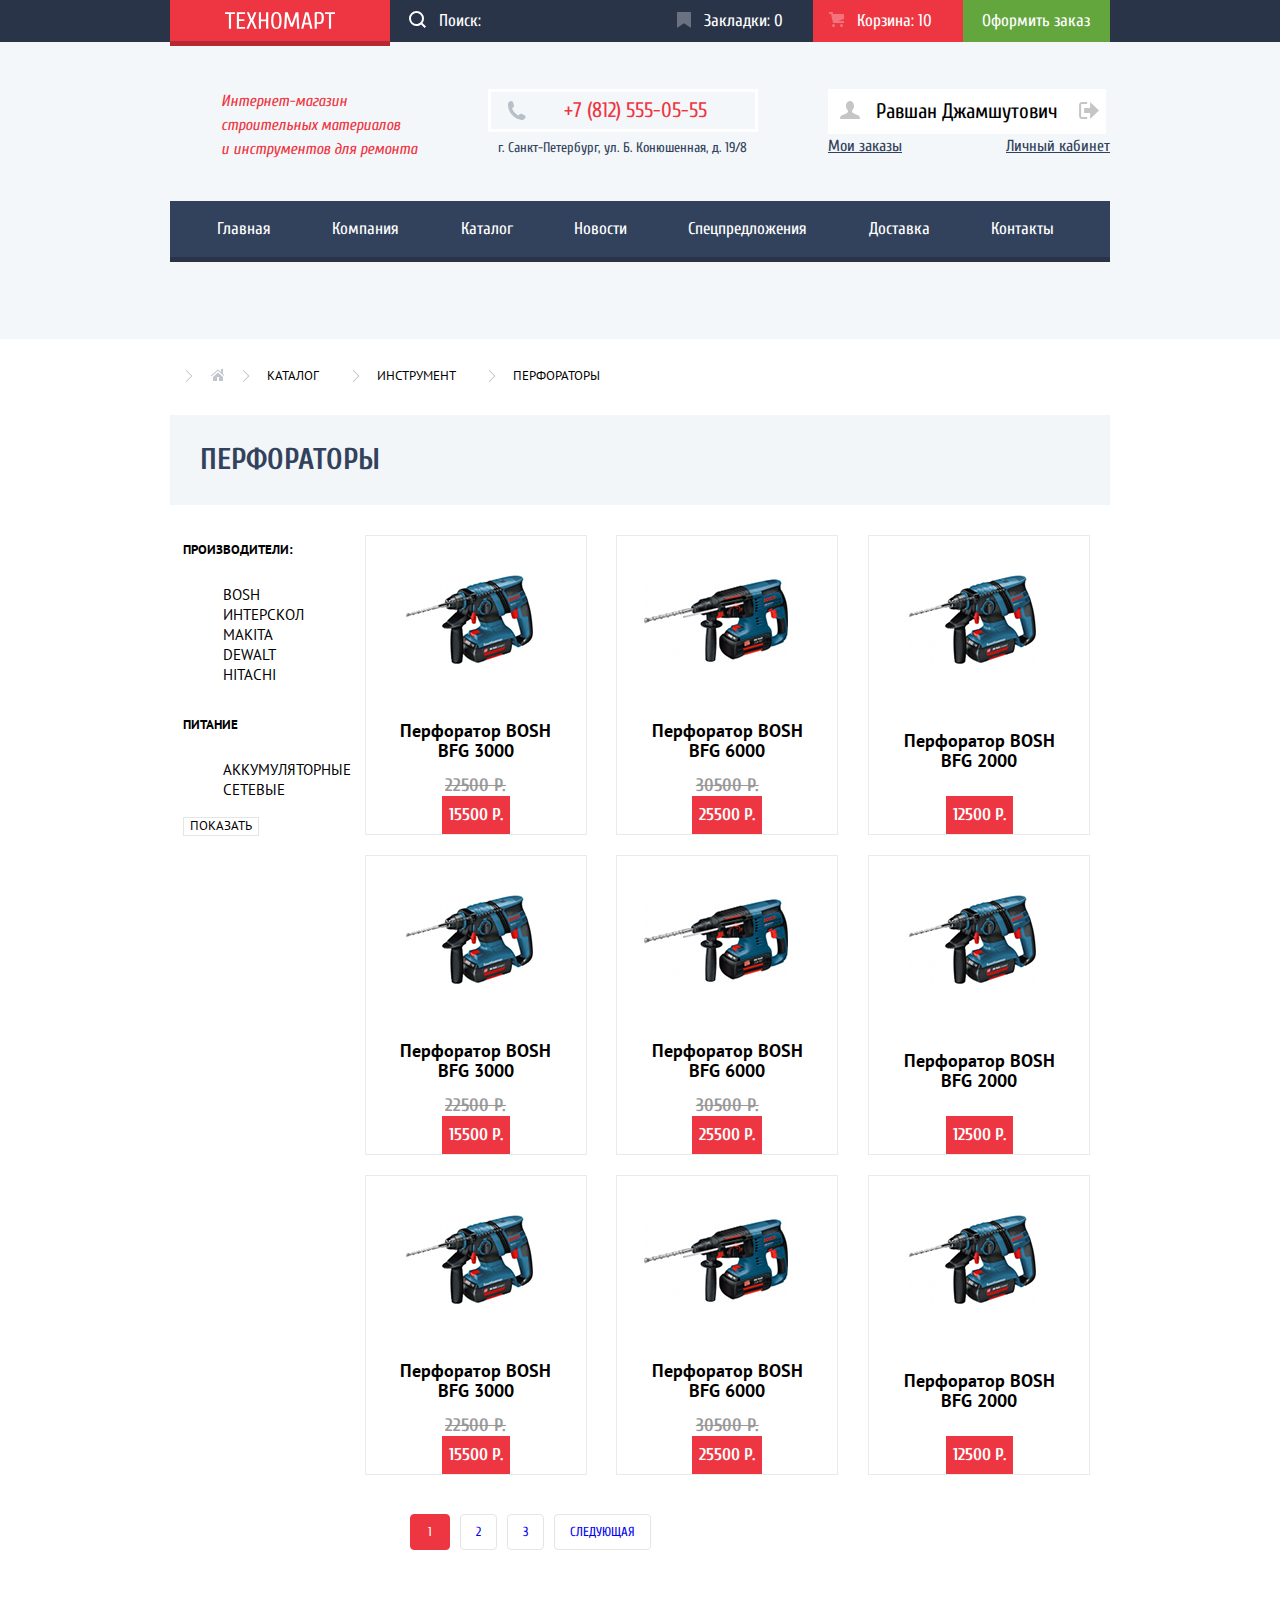
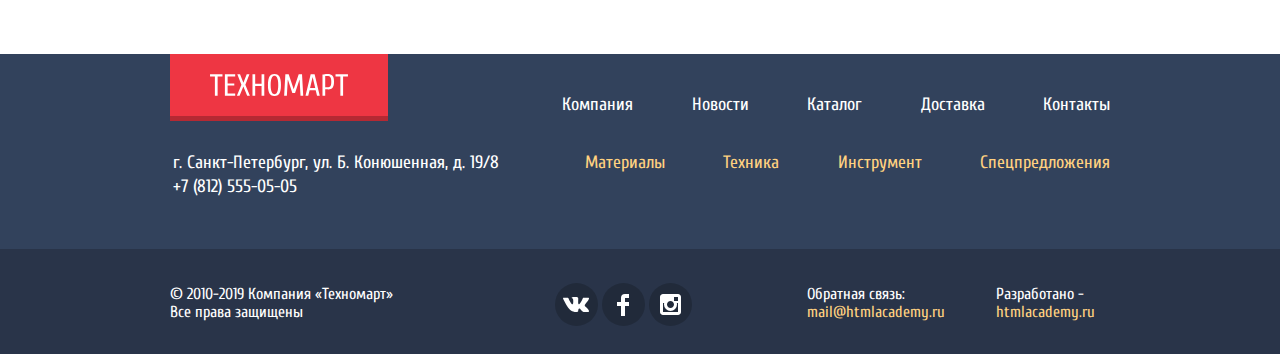
==== commit 5538f410: "Исправления" ====
--- a/catalog.html
+++ b/catalog.html
@@ -91,7 +91,7 @@
     <main class="container center container-catalog">
       <ul class="breadcrumbs">
         <li>
-          <a href="index.html">Главная</a>
+          <a class="breadcrumb-index" href="index.html"><span class="visually-hidden">Главная</span></a>
         </li>
         <li>
           <a href="catalog.html">Каталог</a>
@@ -110,25 +110,25 @@
           <form action="https://echo.htmlacademy.ru" method="get" class="filter">
             <fieldset class="fieldset">
               <legend class="filter-name">Производители:</legend>
-              <ul>
-                <li class="filter-option">
-                  <input type="checkbox" id="bosh" checked>
+              <ul class="manufacturers">
+                <li class="filter-option">
+                  <input class="checkbox visually-hidden" type="checkbox" id="bosh" checked>
                   <label for="bosh">Bosh</label>
                 </li>
                 <li class="filter-option">
-                  <input type="checkbox" id="interscol">
+                  <input class="checkbox visually-hidden" type="checkbox" id="interscol">
                   <label for="interscol">Интерскол</label>
                 </li>
                 <li class="filter-option">
-                  <input type="checkbox" id="makita" checked>
+                  <input class="checkbox visually-hidden" type="checkbox" id="makita" checked>
                   <label for="makita">Makita</label>
                 </li>
                 <li class="filter-option">
-                  <input type="checkbox" id="dewalt">
+                  <input class="checkbox visually-hidden" type="checkbox" id="dewalt">
                   <label for="dewalt">Dewalt</label>
                 </li>
                 <li class="filter-option">
-                  <input type="checkbox" id="hitachi">
+                  <input class="checkbox visually-hidden" type="checkbox" id="hitachi">
                   <label for="hitachi">Hitachi</label>
                 </li>
               </ul>
@@ -137,11 +137,11 @@
               <legend class="filter-name">Питание</legend>
               <ul>
                 <li class="filter-option">
-                  <input type="radio" name="power" value="0" id="battery" checked>
+                  <input class="visually-hidden" type="radio" name="power" value="0" id="battery" checked>
                   <label for="battery">Аккумуляторные</label>
                 </li>
                 <li class="filter-option">
-                  <input type="radio" name="power" value="1" id="electric">
+                  <input class="visually-hidden" type="radio" name="power" value="1" id="electric">
                   <label for="electric">Сетевые</label>
                 </li>
               </ul>
@@ -279,7 +279,7 @@
       <nav class="main-footer-navigation">
         <div class="footer-wrapper">
           <div class="footer-top center">
-            <a class="main-logo" href="index.html">
+            <a class="main-logo">
               <img class="logo" src="img/logo-technomart.svg" width="138" height="23" alt="Техномарт">
             </a>
             <ul class="sections">
@@ -323,17 +323,17 @@
         <section class="feedback center">
           <h2 class="visually-hidden">Обратная связь</h2>
           <p class="footer-copyright">
-            © 2010-2017 Компания "Техномарт"<br>Все права защищены
+            © 2010-2019 Компания «Техномарт»<br>Все права защищены
           </p>
           <ul class="footer-social">
             <li>
-              <a class="social-button" href="https://vk.com/" aria-label="Техномарт на ВКонтакте"><span class="visually-hidden>">Вконтакте</span></a>
-            </li>
-            <li>
-              <a class="social-button" href="https://www.facebook.com/" aria-label="Техномарт на Фейсбуке"><span class="visually-hidden>Фейсбук</span></a>
-            </li>
-            <li>
-              <a class="social-button" href="https://www.instagram.com/" aria-label="Техномарт на Инстаграме"><span class="visually-hidden>Инстаграм</span></a>
+              <a class="social-button vk" href="https://vk.com/" aria-label="Техномарт на ВКонтакте"><span class="visually-hidden">Вконтакте</span></a>
+            </li>
+            <li>
+              <a class="social-button fb" href="https://www.facebook.com/" aria-label="Техномарт на Фейсбуке"><span class="visually-hidden">Фейсбук</span></a>
+            </li>
+            <li>
+              <a class="social-button insta" href="https://www.instagram.com/" aria-label="Техномарт на Инстаграме"><span class="visually-hidden">Инстаграм</span></a>
             </li>
           </ul>
           <p class="footer-feedback">
--- a/css/style.css
+++ b/css/style.css
@@ -269,7 +269,7 @@
 }
 .container {
   padding: 15px;
-  margin-bottom: 66px;
+  margin-bottom: 70px;
   display: flex;
   justify-content: space-between;
 }
@@ -292,8 +292,20 @@
 .company p {
   margin-bottom: 23px;
 }
+.company li {
+  position: relative;
+}
 .contacts p {
   margin-bottom: 31px;
+}
+.company li::before {
+  content: "";
+  position: absolute;
+  top: 8px;
+  left: -36px;
+  width: 25px;
+  height: 2px;
+  background-color: #ee3643;
 }
 .caption {
   font-family: "Cuprum", Arial, sans-serif;
@@ -301,6 +313,7 @@
   line-height: 30px;
   font-weight:400;
   text-transform: uppercase;
+  margin: 30px 0 25px 0;
 }
 .map-img {
   margin-bottom: 33px;
@@ -308,11 +321,13 @@
 .contacts .red-button {
   height: 38px;
   width: 100%;
+  border-radius: 2px;
 }
 .company .red-button {
   width: 207px;
   display: block;
   padding: 6px;
+  border-radius: 2px;
 }
 .company li {
   font-family: "Cuprum", Arial, sans-serif;
@@ -322,6 +337,8 @@
 }
 .company ul {
   margin-bottom: 39px;
+  padding: 0;
+  padding-left: 15px;
 }
 .red-button {
   font-family: "Cuprum", Arial, sans-serif;
@@ -390,12 +407,17 @@
   display: flex;
   justify-content: space-between;
   flex-wrap: wrap;
-
-}
-.footer-feedback,
+}
+.footer-feedback {
+  padding: 20px;
+  display: block;
+  max-width: 160px;
+  margin-left: 78px;
+}
 .developers {
-  padding: 20px;
-  display: block;
+  padding: 20px 15px;
+  display: block;
+  max-width: 160px;
 }
 .footer-feedback a:hover,
 .developers a:hover {
@@ -418,9 +440,9 @@
   color: #ee3643;
 }
 .footer-copyright {
+  display: block;
   padding-top: 20px;
-  margin-right: 34px;
-
+  max-width: 310px;
 }
 .sections a:hover {
 text-decoration: underline;
@@ -440,6 +462,7 @@
   line-height: 18px;
   text-transform: uppercase;
   display: flex;
+  flex-wrap: wrap;
   justify-content: space-between;
   width: 390px;
   margin-left: 0;
@@ -447,8 +470,32 @@
   margin-bottom: 10px;
   list-style: none;
 }
+.breadcrumbs li {
+  position: relative;
+}
 .breadcrumbs a {
   color: #000000;
+  display: block;
+  font-size: 13px;
+  line-height: 18px;
+  text-transform: uppercase;
+}
+.breadcrumb-index {
+  width: 14px;
+  height: 14px;
+  background-image: url(../img/icon-home.svg);
+  background-repeat: no-repeat;
+  background-position: 0 2px;
+  position: absolute;
+}
+.breadcrumbs li::before {
+    content: "";
+    position: absolute;
+    left: -25px;
+    top: 3px;
+    width: 8px;
+    height: 12px;
+    background: url(../img/icon-right-small.svg);
 }
 .container-catalog {
   display: flex;
@@ -707,7 +754,8 @@
   display: flex;
   flex-wrap: wrap;
   justify-content: space-between;
-  margin: auto;
+  max-width: 320px;
+  padding-left: 144px;
 }
 .footer-social a {
   display: block;
@@ -716,8 +764,8 @@
   height: 43px;
   background-color: #212a3a;
   background-position: center;
-  border-radius: 20px;
-  }
+  border-radius: 50%;
+}
 .vk {
   background-image: url(../img/icon-vk.svg);
   background-repeat: no-repeat;
@@ -738,7 +786,7 @@
 .insta:active {
   background-color: #ee3643;
 }
-  .modal-map,
+.modal-map,
   .modal-buy,
   .modal-letter {
    display: none;
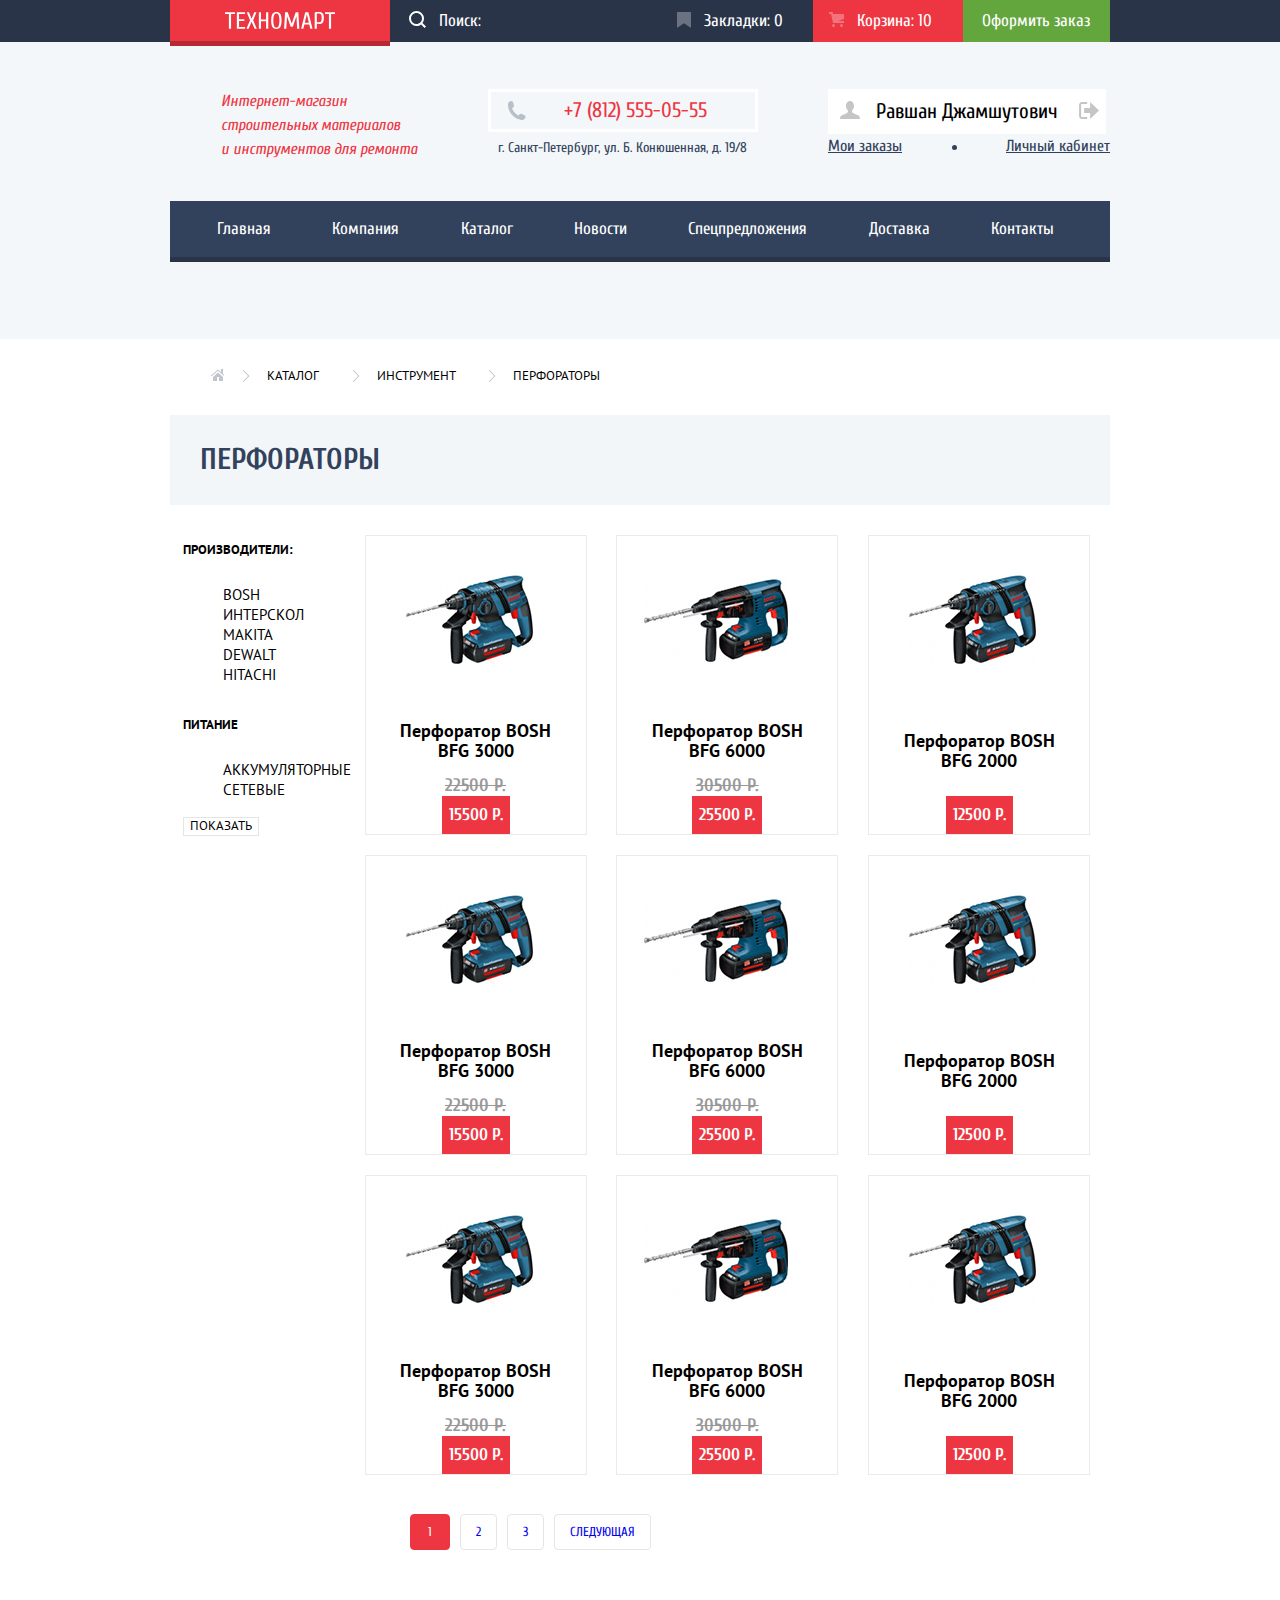
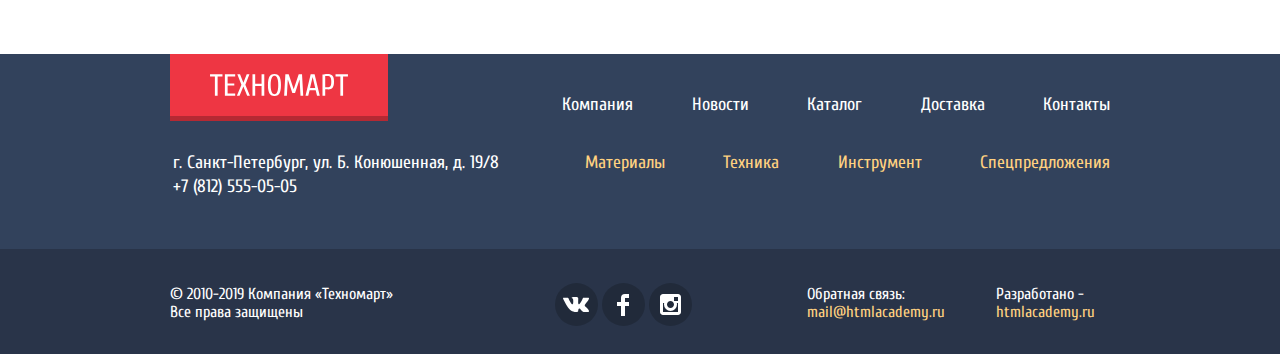
==== commit 9cd70614: "Исправления" ====
--- a/catalog.html
+++ b/catalog.html
@@ -54,7 +54,7 @@
                   </svg>
                 </a>
               </li>
-              <li>
+              <li class="underlined-buttons">
                 <a class="button underlined-button" href="#">Мои заказы</a>
               </li>
               <li>
--- a/css/style.css
+++ b/css/style.css
@@ -242,6 +242,19 @@
 .user-navigation a:active {
   color: #cacaca;
 }
+.underlined-buttons a:first-child {
+  position: relative;
+}
+.underlined-buttons a:first-child::after {
+  content: "";
+  position: absolute;
+  right: -55px;
+  top: 8px;
+  width: 5px;
+  height: 5px;
+  background-color: #32425c;
+  border-radius: 50%;
+}
 .navigation {
   background-color: #32425c;
   display: flex;
@@ -488,7 +501,7 @@
   background-position: 0 2px;
   position: absolute;
 }
-.breadcrumbs li::before {
+.breadcrumbs a:not(.breadcrumb-index)::before {
     content: "";
     position: absolute;
     left: -25px;
@@ -635,6 +648,7 @@
   justify-content: space-between;
   width: 220px;
   padding-left: 25px;
+
 }
 .cart-full {
   background-color: #ee3643;
@@ -747,7 +761,13 @@
 .user-navigation .white-button:hover path {
   fill: #32425c;
 }
+.search-wrapper:hover path {
+  fill: #f0525d;
+}
 .search-wrapper:focus path {
+  fill: #f0525d;
+}
+.search-wrapper:active path {
   fill: #f0525d;
 }
 .footer-social {
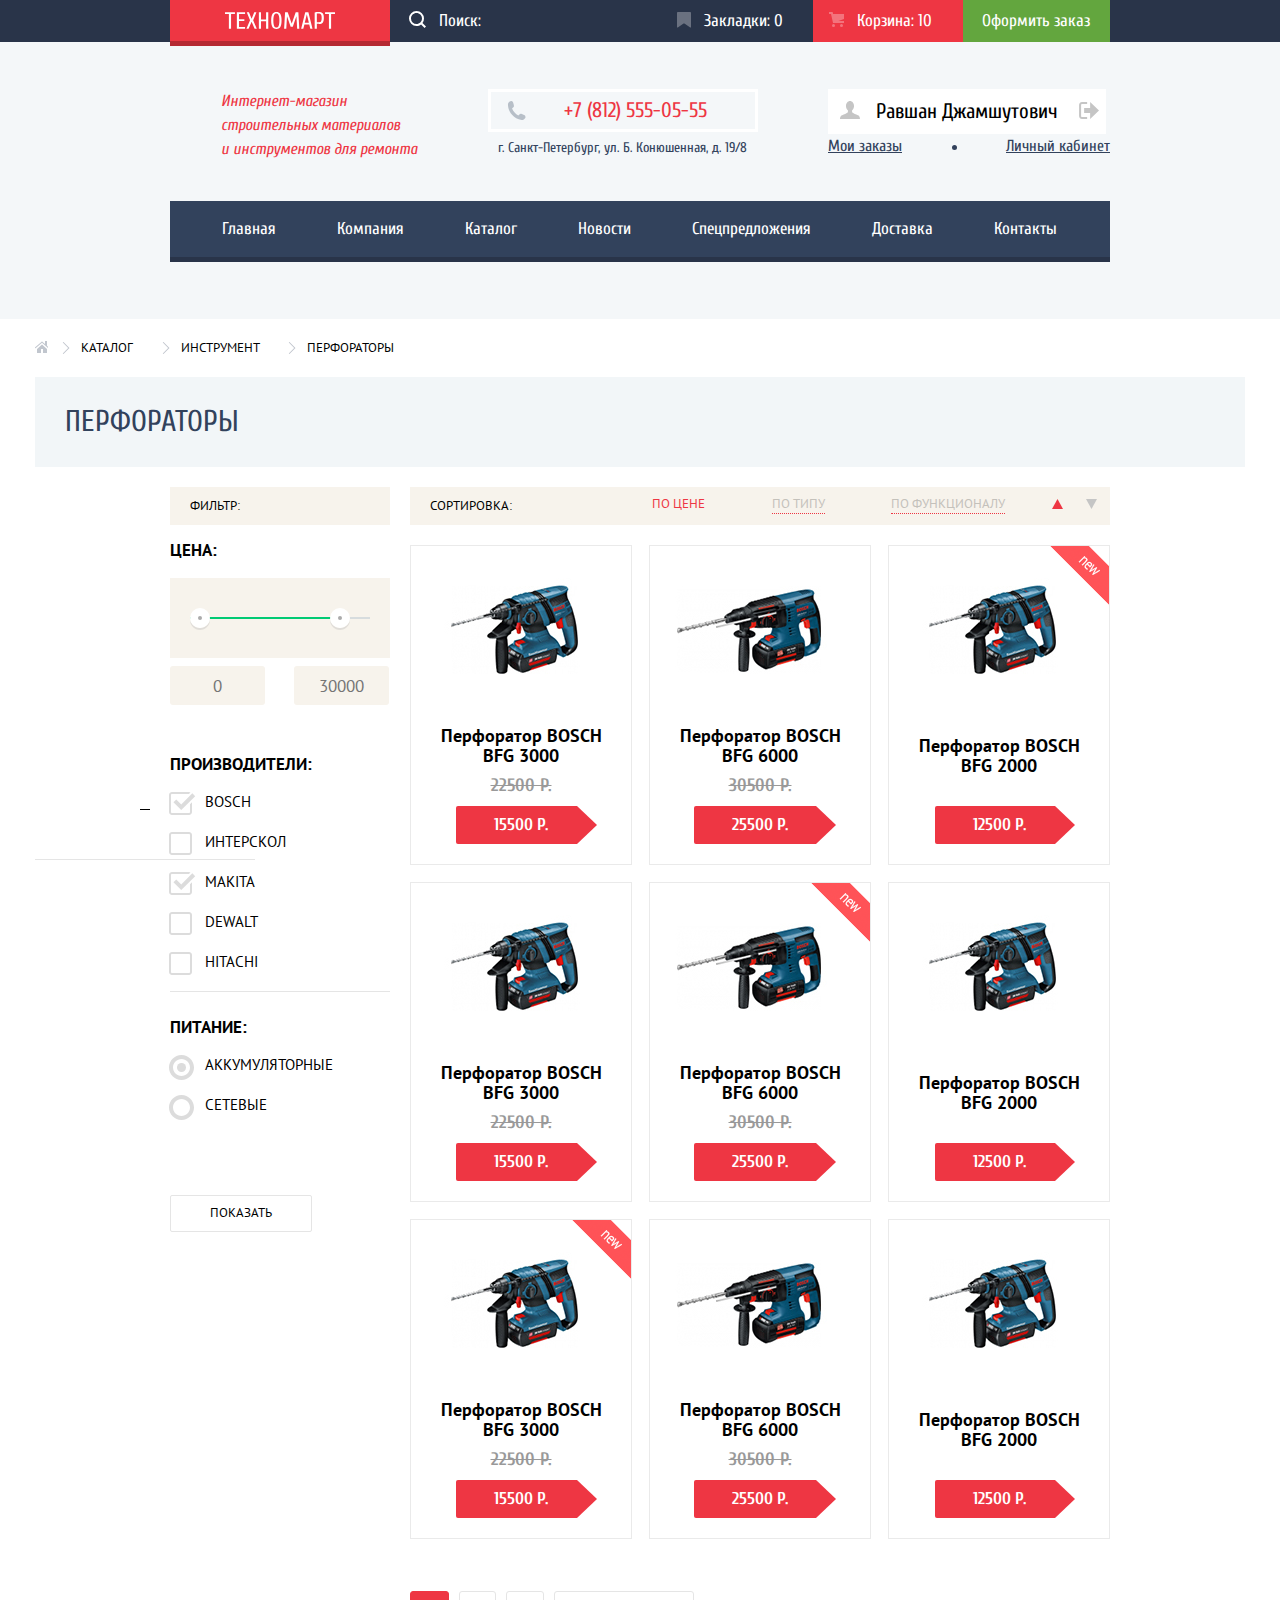
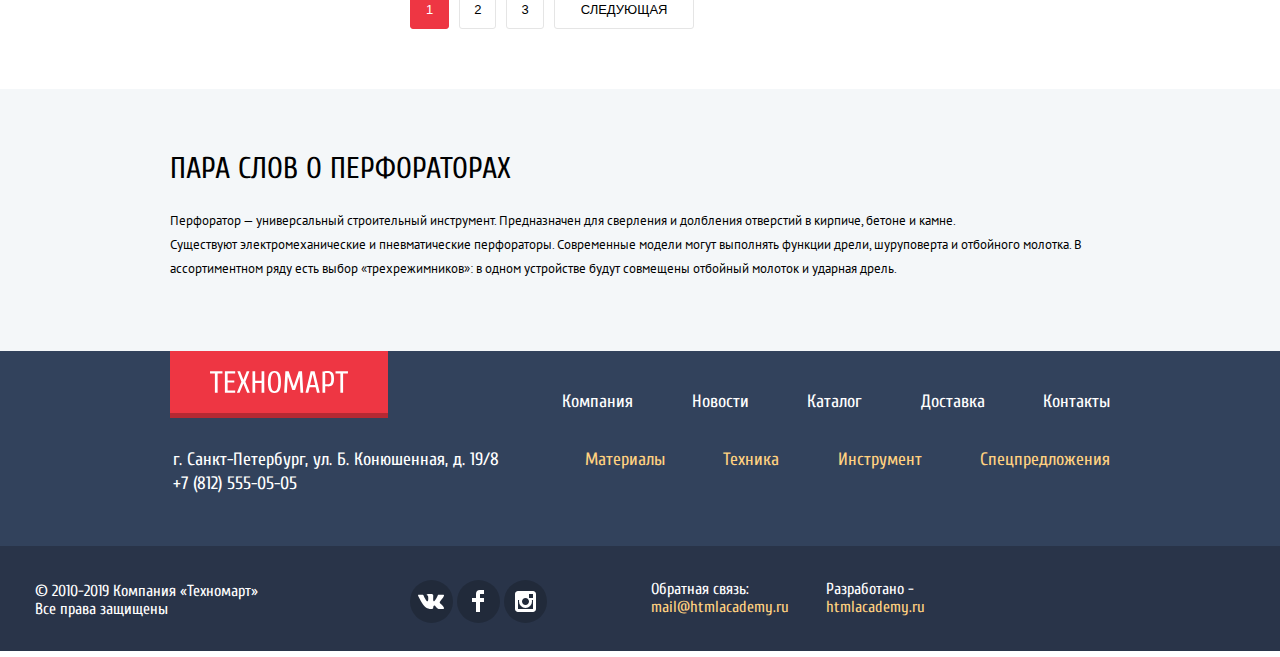
==== commit 92f13702: "Готовый проект" ====
--- a/catalog.html
+++ b/catalog.html
@@ -5,7 +5,7 @@
     <title>Техномарт</title>
     <link href="https://fonts.googleapis.com/css?family=Cuprum:400,400i,700,700i%7CPT+Sans:400,700&amp;subset=cyrillic" rel="stylesheet">
     <link href="css/normalize.css" rel="stylesheet">
-    <link href="css/style.css" rel="stylesheet">
+    <link href="css/style.min.css" rel="stylesheet">
   </head>
   <body>
     <header class="main-header">
@@ -18,8 +18,8 @@
             <div class="search-wrapper">
               <form action="https://echo.htmlacademy.ru" method="get" class="search">
                 <input class="search-input" type="search"  name="search" placeholder="Поиск:">
-                <svg class="icon" xmlns="http://www.w3.org/2000/svg" width="17" height="17" viewBox="0 0 17 17"><path fill="#ffffff"
-                  d="M17 15.586l-3.542-3.542A7.465 7.465 0 0 0 15 7.5 7.5 7.5 0 1 0 7.5 15c1.71 0 3.282-.579 4.544-1.542L15.586
+                <svg class="icon" xmlns="http://www.w3.org/2000/svg" width="17" height="17" viewBox="0 0 17 17">
+                  <path fill="#ffffff" d="M17 15.586l-3.542-3.542A7.465 7.465 0 0 0 15 7.5 7.5 7.5 0 1 0 7.5 15c1.71 0 3.282-.579 4.544-1.542L15.586
                   17 17 15.586zM2 7.5C2 4.467 4.467 2 7.5 2 10.532 2 13 4.467 13 7.5c0 3.032-2.468 5.5-5.5 5.5A5.506 5.506 0 0 1
                   2 7.5z"/>
                 </svg>
@@ -88,8 +88,8 @@
         </div>
       </nav>
     </header>
-    <main class="container center container-catalog">
-      <ul class="breadcrumbs">
+    <main class="container">
+      <ul class="breadcrumbs center">
         <li>
           <a class="breadcrumb-index" href="index.html"><span class="visually-hidden">Главная</span></a>
         </li>
@@ -104,174 +104,236 @@
         </li>
       </ul>
       <h1 class="title">Перфораторы</h1>
-      <div class="wrapper">
+      <div class="catalog-filters-wrapper center">
         <section class="filters">
           <h2 class="visually-hidden">Фильтр</h2>
           <form action="https://echo.htmlacademy.ru" method="get" class="filter">
-            <fieldset class="fieldset">
-              <legend class="filter-name">Производители:</legend>
+            <h3>Фильтр:</h3>
+            <fieldset class="price-filter">
+              <legend>Цена:</legend>
+              <div class="price-range">
+                <div class="range-dot-min">
+                </div>
+                <div class="line">
+                </div>
+                <div class="range-dot-max">
+                </div>
+                <div class="line-after">
+                </div>
+              </div>
+              <label class="visually-hidden" for="min-price">Минимальная цена</label>
+              <input class="min-price-input" type="text" id="min-price" placeholder="0">
+              <div class="dash">
+              </div>
+              <label class="visually-hidden" for="max-price">Максимальная цена</label>
+              <input class="max-price-input" type="text" id="max-price" placeholder="30000">
+            </fieldset>
+            <fieldset class="manufacturer-filter">
+              <legend>Производители:</legend>
               <ul class="manufacturers">
-                <li class="filter-option">
+                <li class="manufacturers-filter-option">
                   <input class="checkbox visually-hidden" type="checkbox" id="bosh" checked>
-                  <label for="bosh">Bosh</label>
-                </li>
-                <li class="filter-option">
+                  <label for="bosh">Bosch</label>
+                </li>
+                <li class="manufacturers-filter-option">
                   <input class="checkbox visually-hidden" type="checkbox" id="interscol">
                   <label for="interscol">Интерскол</label>
                 </li>
-                <li class="filter-option">
+                <li class="manufacturers-filter-option">
                   <input class="checkbox visually-hidden" type="checkbox" id="makita" checked>
                   <label for="makita">Makita</label>
                 </li>
-                <li class="filter-option">
+                <li class="manufacturers-filter-option">
                   <input class="checkbox visually-hidden" type="checkbox" id="dewalt">
                   <label for="dewalt">Dewalt</label>
                 </li>
-                <li class="filter-option">
+                <li class="manufacturers-filter-option">
                   <input class="checkbox visually-hidden" type="checkbox" id="hitachi">
                   <label for="hitachi">Hitachi</label>
                 </li>
               </ul>
             </fieldset>
-            <fieldset class="fieldset">
-              <legend class="filter-name">Питание</legend>
-              <ul>
-                <li class="filter-option">
-                  <input class="visually-hidden" type="radio" name="power" value="0" id="battery" checked>
+            <fieldset class="power-filter">
+              <legend>Питание:</legend>
+              <ul class="power">
+                <li class="power-filter-option">
+                  <input class="radio visually-hidden" type="radio" name="power" value="0" id="battery" checked>
                   <label for="battery">Аккумуляторные</label>
                 </li>
-                <li class="filter-option">
-                  <input class="visually-hidden" type="radio" name="power" value="1" id="electric">
+                <li class="power-filter-option">
+                  <input class="radio visually-hidden" type="radio" name="power" value="1" id="electric">
                   <label for="electric">Сетевые</label>
                 </li>
               </ul>
-              <button type="submit" class="button white-button">ПОКАЗАТЬ</button>
+              <button type="submit" class="button white-button">Показать</button>
             </fieldset>
           </form>
         </section>
         <section class="catalog">
+          <div class="sorting">
+            <h3>Сортировка:</h3>
+            <ul class="sorting-items">
+              <li class="sorting-item">
+                <a class="sorting-item sorting-active" href="#">По цене</a>
+              </li>
+              <li class="sorting-item">
+                <a href="#">По типу</a>
+              </li>
+              <li class="sorting-item">
+                <a href="#">По функционалу</a>
+              </li>
+            </ul>
+            <ul class="sorting-direction">
+              <li>
+                <a class="sorting-active sorting-up">
+                  <span class="visually-hidden">По возрастанию</span>
+                  <svg xmlns="http://www.w3.org/2000/svg" width="11" height="10" viewBox="0 0 11 10">
+                    <path fill="#ee3643" d="M5.5 0L0 10h11z"/>
+                  </svg>
+                </a>
+              </li>
+              <li>
+                <a class="sorting-down">
+                  <span class="visually-hidden">По убыванию</span>
+                  <svg xmlns="http://www.w3.org/2000/svg" width="11" height="10" viewBox="0 0 11 10">
+                    <path fill="#c5c5c5" d="M5.5 10L0 0h11"/>
+                  </svg>
+                </a>
+              </li>
+            </ul>
+          </div>
           <h1 class="visually-hidden">Перфораторы</h1>
           <ul class="catalog-items">
             <li class="catalog-item">
-              <img src="img/Perforator_1.jpg" width="218" height="170" alt="Перфоратор BOSH BFG 3000">
-              <div class="product-buttons">
-                <button class="button green-button" type="button">КУПИТЬ</button>
-                <button class="button green-border-button" type="button">В ЗАКЛАДКИ</button>
-              </div>
-              <h3>
-                <a href="#">Перфоратор BOSH<br>BFG 3000</a>
+              <img src="img/Perforator_1.jpg" width="218" height="170" alt="Перфоратор BOSCH BFG 3000">
+              <div class="product-buttons">
+                <button class="button green-button" type="button">Купить</button>
+                <button class="button green-border-button" type="button">В закладки</button>
+              </div>
+              <h3>
+                <a href="#">Перфоратор BOSCH<br>BFG 3000</a>
               </h3>
               <p class="old-price">22500 Р.</p>
               <a class="button red-arrow-button" href="#">15500 Р.</a>
             </li>
             <li class="catalog-item">
-              <img src="img/Perforator_2.jpg" width="218" height="170" alt="Перфоратор BOSH BFG 6000">
-              <div class="product-buttons">
-                <button class="button green-button" type="button">КУПИТЬ</button>
-                <button class="button green-border-button" type="button">В ЗАКЛАДКИ</button>
+              <img src="img/Perforator_2.jpg" width="218" height="170" alt="Перфоратор BOSCH BFG 6000">
+              <div class="product-buttons">
+                <button class="button green-button" type="button">Купить</button>
+                <button class="button green-border-button" type="button">В закладки</button>
               </div>
                 <h3>
-                <a href="#">Перфоратор BOSH<br>BFG 6000</a>
+                <a href="#">Перфоратор BOSCH<br>BFG 6000</a>
               </h3>
                 <p class="old-price">30500 Р.</p>
                 <a class="button red-arrow-button" href="#">25500 Р.</a>
             </li>
-            <li class="catalog-item">
-              <img src="img/Perforator_3.jpg" width="218" height="170" alt="Перфоратор BOSH BFG 2000">
-              <div class="product-buttons">
-                <button class="button green-button" type="button">КУПИТЬ</button>
-                <button class="button green-border-button" type="button">В ЗАКЛАДКИ</button>
-              </div>
-              <h3>
-                <a href="#">Перфоратор BOSH<br>BFG 2000</a>
+            <li class="catalog-item new-label">
+              <img src="img/Perforator_3.jpg" width="218" height="170" alt="Перфоратор BOSCH BFG 2000">
+              <div class="product-buttons">
+                <button class="button green-button" type="button">Купить</button>
+                <button class="button green-border-button" type="button">В закладки</button>
+              </div>
+              <h3>
+                <a href="#">Перфоратор BOSCH<br>BFG 2000</a>
               </h3>
                 <a class="button red-arrow-button" href="#">12500 Р.</a>
             </li>
             <li class="catalog-item">
-              <img src="img/Perforator_1.jpg" width="218" height="170" alt="Перфоратор BOSH BFG 3000">
-              <div class="product-buttons">
-                <button class="button green-button" type="button">КУПИТЬ</button>
-                <button class="button green-border-button" type="button">В ЗАКЛАДКИ</button>
-              </div>
-              <h3>
-                <a href="#">Перфоратор BOSH<br>BFG 3000</a>
+              <img src="img/Perforator_1.jpg" width="218" height="170" alt="Перфоратор BOSCH BFG 3000">
+              <div class="product-buttons">
+                <button class="button green-button" type="button">Купить</button>
+                <button class="button green-border-button" type="button">В закладки</button>
+              </div>
+              <h3>
+                <a href="#">Перфоратор BOSCH<br>BFG 3000</a>
               </h3>
                 <p class="old-price">22500 Р.</p>
                 <a class="button red-arrow-button" href="#">15500 Р.</a>
             </li>
-            <li class="catalog-item">
-              <img src="img/Perforator_2.jpg" width="218" height="170" alt="Перфоратор BOSH BFG 6000">
-              <div class="product-buttons">
-                <button class="button green-button" type="button">КУПИТЬ</button>
-                <button class="button green-border-button" type="button">В ЗАКЛАДКИ</button>
-              </div>
-              <h3>
-                <a href="#">Перфоратор BOSH<br>BFG 6000</a>
+            <li class="catalog-item new-label">
+              <img src="img/Perforator_2.jpg" width="218" height="170" alt="Перфоратор BOSCH BFG 6000">
+              <div class="product-buttons">
+                <button class="button green-button" type="button">Купить</button>
+                <button class="button green-border-button" type="button">В акладки</button>
+              </div>
+              <h3>
+                <a href="#">Перфоратор BOSCH<br>BFG 6000</a>
               </h3>
               <p class="old-price">30500 Р.</p>
               <a class="button red-arrow-button" href="#">25500 Р.</a>
             </li>
             <li class="catalog-item">
-              <img src="img/Perforator_3.jpg" width="218" height="170" alt="Перфоратор BOSH BFG 2000">
-              <div class="product-buttons">
-                <button class="button green-button" type="button">КУПИТЬ</button>
-                <button class="button green-border-button" type="button">В ЗАКЛАДКИ</button>
-              </div>
-              <h3>
-                <a href="#">Перфоратор BOSH<br>BFG 2000</a>
+              <img src="img/Perforator_3.jpg" width="218" height="170" alt="Перфоратор BOSCH BFG 2000">
+              <div class="product-buttons">
+                <button class="button green-button" type="button">Купить</button>
+                <button class="button green-border-button" type="button">В закладки</button>
+              </div>
+              <h3>
+                <a href="#">Перфоратор BOSCH<br>BFG 2000</a>
               </h3>
                 <a class="button red-arrow-button" href="#">12500 Р.</a>
             </li>
-            <li class="catalog-item">
-              <img src="img/Perforator_1.jpg" width="218" height="170" alt="Перфоратор BOSH BFG 3000">
-              <div class="product-buttons">
-                <button class="button green-button" type="button">КУПИТЬ</button>
-                <button class="button green-border-button" type="button">В ЗАКЛАДКИ</button>
-              </div>
-              <h3>
-                <a href="#">Перфоратор BOSH<br>BFG 3000</a>
+            <li class="catalog-item new-label">
+              <img src="img/Perforator_1.jpg" width="218" height="170" alt="Перфоратор BOSCH BFG 3000">
+              <div class="product-buttons">
+                <button class="button green-button" type="button">Купить</button>
+                <button class="button green-border-button" type="button">В закладки</button>
+              </div>
+              <h3>
+                <a href="#">Перфоратор BOSCH<br>BFG 3000</a>
               </h3>
                 <p class="old-price">22500 Р.</p>
                 <a class="button red-arrow-button" href="#">15500 Р.</a>
             </li>
             <li class="catalog-item">
-              <img src="img/Perforator_2.jpg" width="218" height="170" alt="Перфоратор BOSH BFG 6000">
-              <div class="product-buttons">
-                <button class="button green-button" type="button">КУПИТЬ</button>
-                <button class="button green-border-button" type="button">В ЗАКЛАДКИ</button>
-              </div>
-              <h3>
-                <a href="#">Перфоратор BOSH<br>BFG 6000</a>
+              <img src="img/Perforator_2.jpg" width="218" height="170" alt="Перфоратор BOSCH BFG 6000">
+              <div class="product-buttons">
+                <button class="button green-button" type="button">Купить</button>
+                <button class="button green-border-button" type="button">В закладки</button>
+              </div>
+              <h3>
+                <a href="#">Перфоратор BOSCH<br>BFG 6000</a>
               </h3>
                 <p class="old-price">30500 Р.</p>
                 <a class="button red-arrow-button" href="#">25500 Р.</a>
             </li>
             <li class="catalog-item">
-              <img src="img/Perforator_3.jpg" width="218" height="170" alt="Перфоратор BOSH BFG 2000">
-              <div class="product-buttons">
-                <button class="button green-button" type="button">КУПИТЬ</button>
-                <button class="button green-border-button" type="button">В ЗАКЛАДКИ</button>
-              </div>
-              <h3>
-                <a href="#">Перфоратор BOSH<br>BFG 2000</a>
+              <img src="img/Perforator_3.jpg" width="218" height="170" alt="Перфоратор BOSCH BFG 2000">
+              <div class="product-buttons">
+                <button class="button green-button" type="button">Купить</button>
+                <button class="button green-border-button" type="button">В закладки</button>
+              </div>
+              <h3>
+                <a href="#">Перфоратор BOSCH<br>BFG 2000</a>
               </h3>
                 <a class="button red-arrow-button" href="#">12500 Р.</a>
             </li>
           </ul>
           <ul class="pagination-list">
-            <li class="pagination-item pagination-item-current button">
-              <a>1</a>
-            </li>
-            <li class="pagination-item button">
-              <a href="#">2</a>
-            </li>
-            <li class="pagination-item button">
-              <a href="#">3</a>
-            </li>
-            <li class="pagination-item button">
-              <a href="#">Следующая</a>
+            <li>
+              <a class="pagination-item pagination-item-current button">1</a>
+            </li>
+            <li>
+              <a class="pagination-item button" href="#">2</a>
+            </li>
+            <li>
+              <a class="pagination-item button" href="#">3</a>
+            </li>
+            <li>
+              <a class="pagination-item button next" href="#">Следующая</a>
             </li>
           </ul>
+        </section>
+      </div>
+      <div class="gray-wrapper">
+        <section class="perforator-info center">
+          <h2>Пара слов о перфораторах</h2>
+          <p>
+            Перфоратор — универсальный строительный инструмент. Предназначен для сверления и долбления отверстий в кирпиче, бетоне и камне.<br>
+            Существуют электромеханические и пневматические перфораторы. Современные модели могут выполнять функции дрели, шуруповерта и отбойного молотка. В<br>
+            ассортиментном ряду есть выбор «трехрежимников»: в одном устройстве будут совмещены отбойный молоток и ударная дрель.
+          </p>
         </section>
       </div>
     </main>
@@ -323,7 +385,7 @@
         <section class="feedback center">
           <h2 class="visually-hidden">Обратная связь</h2>
           <p class="footer-copyright">
-            © 2010-2019 Компания «Техномарт»<br>Все права защищены
+            © 2010-2019 Компания «Техномарт» Все права защищены
           </p>
           <ul class="footer-social">
             <li>
@@ -338,20 +400,27 @@
           </ul>
           <p class="footer-feedback">
             Обратная связь:
-            <a href="mailto:mail@mail.ru"><br>mail@htmlacademy.ru</a>
+            <a href="mailto:mail@mail.ru">mail@htmlacademy.ru</a>
           </p>
           <p class="developers">
-            Разработано -<br>
+            Разработано -
             <a href="https://htmlacademy.ru/intensive/htmlcss">htmlacademy.ru</a>
           </p>
         </section>
       </div>
     </footer>
-    <section class="modal modal-buy">
-      <h2>Товар добален в корзину</h2>
-      <button class="modal-close" type="button">Закрыть</button>
-      <a href="#" class="button">ОФОРМИТЬ ЗАКАЗ</a>
-      <button class="button" type="button">ПРОДОЛЖИТЬ ПОКУПКИ</button>
+    <section class="modal modal-buy buy">
+      <div class="modal-buy-top">
+        <h2>Товар добавлен в корзину</h2>
+      </div>
+      <button class="modal-close" type="button">
+        <span class="visually-hidden">Закрыть</span>
+      </button>
+      <div class="modal-buy-bottom">
+        <a href="#" class="button red-button">Оформить заказ</a>
+        <a href="#" class="button white-button">Продолжить покупки</a>
+      </div>
     </section>
+    <script src="js/script.min.js"></script>
   </body>
 </html>
--- a/css/style.min.css
+++ b/css/style.min.css
@@ -0,0 +1 @@
+@-webkit-keyframes bounce{0%{-webkit-transform:translateY(-2000px);transform:translateY(-2000px)}70%{-webkit-transform:translateY(30px);transform:translateY(30px)}90%{-webkit-transform:translateY(-10px);transform:translateY(-10px)}to{-webkit-transform:translateY(0);transform:translateY(0)}}@keyframes bounce{0%{-webkit-transform:translateY(-2000px);transform:translateY(-2000px)}70%{-webkit-transform:translateY(30px);transform:translateY(30px)}90%{-webkit-transform:translateY(-10px);transform:translateY(-10px)}to{-webkit-transform:translateY(0);transform:translateY(0)}}@-webkit-keyframes shake{0% to{-webkit-transform:translateX(0);transform:translateX(0)}10% 30%{-webkit-transform:translateX(-10px);transform:translateX(-10px)}20% 40% 60% 80%{-webkit-transform:translateX(10px);transform:translateX(10px)}}@keyframes shake{0% to{-webkit-transform:translateX(0);transform:translateX(0)}10% 30%{-webkit-transform:translateX(-10px);transform:translateX(-10px)}20% 40% 60% 80%{-webkit-transform:translateX(10px);transform:translateX(10px)}}.main-navigation,body{line-height:24px;color:#32425c;margin:0}body{padding:0;font-family:"Cuprum","PT Sans",Arial,sans-serif;font-weight:400;background-color:#fff;font-size:14px}a{text-decoration:none}img{max-width:100%;height:auto}.main-header{padding-bottom:57px;margin-bottom:20px;background-color:#f4f7f9}.main-navigation{font-size:17px}.container ul,.main-navigation ul{list-style:none}.main-navigation a{color:#fff}.header-top-wrapper{background-color:#293449;width:100%;height:42px;margin:0 0 47px}.center{width:940px;padding:0 10px;margin:0 auto}.header-top{display:-webkit-box;display:-ms-flexbox;display:flex;-webkit-box-pack:justify;-ms-flex-pack:justify;justify-content:space-between}.footer-top .logo,.logo{background-color:#ee3643;padding:12px 55px;border-bottom:solid 5px #b52933;margin:0;display:block}.footer-top .logo{padding:20px 40px}.logo:focus{background-color:#ee3643}.logo:active{background-color:#ba2732}.search-input,.search-wrapper{position:relative}.search-input{font-size:17px;line-height:18px;color:#fff;background-color:#293449;border:0;margin:0;padding:12px 12px 12px 49px;display:-webkit-box;display:-ms-flexbox;display:flex;width:270px}.search-input::-ms-clear{display:none}.search-input::-webkit-input-placeholder{color:#fff}.purchases a:hover,.search-input:hover{background-color:#212a3a}.search-input:focus{background-color:#fff;color:#000;border:0}.search-input:active{background-color:#293449;border:0}.icon{position:absolute;top:11px;left:19px}.purchases{display:-webkit-box;display:-ms-flexbox;display:flex;-webkit-box-pack:justify;-ms-flex-pack:justify;justify-content:space-between;margin:0;padding:0;max-width:450px;-ms-flex-wrap:wrap;flex-wrap:wrap}.navigation li,.purchases,.purchases li{-webkit-box-flex:1;-ms-flex-positive:1;flex-grow:1}.purchases a{display:block;padding:9px 9px 9px 44px;max-width:150px}.purchases a:focus{background-color:#293449}.purchases a:active{background-color:#161d29}.order a{background-color:#63a63e;margin:0;padding:9px;text-align:center;display:block}.order a:hover{background-color:#5fbb2d}.order a:focus{background-color:#63a63e}.order a:active{background-color:#518534}.header-center{display:-webkit-box;display:-ms-flexbox;display:flex;-webkit-box-pack:justify;-ms-flex-pack:justify;justify-content:space-between;margin-bottom:40px}.description{font-size:16px;color:#ee3643;font-style:italic;margin:0 0 0 51px}.header-address{font-size:14px;line-height:24px;width:270px;font-style:normal;text-align:center;margin:0}.header-phone{font-size:21px;line-height:21px;text-align:center;color:#ee3643;border:solid #fff;padding:8px 30px 8px 55px;margin:0 0 4px;display:block}.button{font-size:14px;text-align:center;border:0;text-transform:uppercase;cursor:pointer}.user-navigation{display:-webkit-box;display:-ms-flexbox;display:flex;-ms-flex-wrap:wrap;flex-wrap:wrap;-webkit-box-pack:justify;-ms-flex-pack:justify;justify-content:space-between;width:282px;height:47px;margin:0;padding:0}.user-navigation .white-button{font-size:21px;line-height:21px;color:#000;background-color:#fff;text-transform:none;padding:10px;margin:0;display:block}.user-navigation .log-in{padding-left:47px;padding-right:25px;position:relative}.user-navigation .registration{padding:10px 25px}.user-navigation .user{position:relative;width:100%;padding:12px 24px}.user svg:first-child{top:12px;left:12px;position:absolute}.user svg:last-child{top:13px;left:250px;position:absolute}.log-in svg{position:absolute;top:11px;left:16px}.user-navigation a:hover{color:#ee3643}.user-navigation a:active{color:#cacaca}.underlined-buttons a:first-child{position:relative}.underlined-buttons a:first-child::after{content:"";position:absolute;right:-55px;top:8px;width:5px;height:5px;background-color:#32425c;border-radius:50%}.navigation{background-color:#32425c;display:-webkit-box;display:-ms-flexbox;display:flex;-webkit-box-pack:justify;-ms-flex-pack:justify;justify-content:space-between;border-bottom:solid 5px #293449;padding:0;margin:0}.navigation a{display:block;padding:16px 0;margin:0;text-align:center}.navigation li:first-child{padding-left:21px}.navigation li:last-child{padding-right:23px}.navigation a:hover{background-color:#293449}.navigation a:focus{background-color:#293449}.navigation a:active{color:#a8abaf;background-color:#1d2739}.company,.contacts{font-family:"PT Sans",Arial,sans-serif;font-size:13px;line-height:24px;color:#000}.company{width:540px}.contacts{width:300px}.company p{margin-bottom:23px}.caption,.company li{font-family:"Cuprum",Arial,sans-serif;font-size:18px;line-height:20px;margin:19px}.contacts p{margin-bottom:31px}.company li::before{content:"";position:absolute;top:8px;left:-36px;width:25px;height:2px;background-color:#ee3643}.caption{font-size:30px;line-height:30px;font-weight:400;text-transform:uppercase;margin:65px 0 25px}.map-img{margin-bottom:33px}.contacts .red-button{height:38px;width:100%;border-radius:2px}.company .red-button{width:207px;display:block;padding:10px 6px;border-radius:2px}.company ul{margin-bottom:39px;padding:0 0 0 15px}.red-button{font-family:"Cuprum",Arial,sans-serif;font-size:14px;line-height:18px;color:#fff;background-color:#ee3643}.red-button:hover{background-color:#ca2c37}.red-button:active{background-color:#ba2732}.main-footer{font-size:18px;line-height:24px;color:#fff}.footer-wrapper{width:100%;height:195px;background-color:#32425c;-webkit-box-sizing:border-box;box-sizing:border-box}.main-footer ul{list-style:none}.footer-address{font-style:normal;padding:30px 0 0 3px}.footer-center,.footer-top{display:-webkit-box;display:-ms-flexbox;display:flex;-webkit-box-pack:justify;-ms-flex-pack:justify;justify-content:space-between}.sections{width:548px;margin:0}.sections a{padding:39px 0 0;display:block;color:#fff}.feedback,.goods,.sections{display:-webkit-box;display:-ms-flexbox;display:flex;-webkit-box-pack:justify;-ms-flex-pack:justify;justify-content:space-between;-ms-flex-wrap:wrap;flex-wrap:wrap}.goods{width:548px}.footer-center .goods a{display:block;margin:0;color:#ffd180;padding:12px 0 0 23px}.feedback{font-size:16px;line-height:18px;color:#fff;padding:0;margin:0 0 0 35px}.footer-feedback{width:142px;padding-top:18px;padding-left:60px}.developers{width:140px;padding-top:18px;padding-right:9px}.developers a:hover,.footer-feedback a:hover{text-decoration:underline}.developers a:active,.feedback a:active,.footer-feedback a:active{color:#ee3643}.feedback-wrapper{width:100%;height:105px;background-color:#293449;-webkit-box-sizing:border-box;box-sizing:border-box}.feedback a{color:#ffd180}.footer-copyright{padding-top:20px;width:240px}.sections a:hover{text-decoration:underline}.sections a:active{opacity:.5}.goods a:hover{text-decoration:underline}.goods a:active{opacity:.5}.breadcrumbs,.breadcrumbs a{font-size:13px;line-height:18px;text-transform:uppercase}.breadcrumbs{font-family:"PT Sans",Arial,sans-serif;display:-webkit-box;display:-ms-flexbox;display:flex;-ms-flex-wrap:wrap;flex-wrap:wrap;-webkit-box-pack:justify;-ms-flex-pack:justify;justify-content:space-between;width:360px;margin:0 auto 0 0;list-style:none;padding:0 0 0 34px}.breadcrumbs li,.company li{position:relative}.breadcrumbs a{color:#000;display:block}.breadcrumb-index{width:14px;height:14px;background-image:url(../img/icon-home.svg);background-repeat:no-repeat;background-position:0 2px;position:absolute}.breadcrumbs a:not(.breadcrumb-index)::before{content:"";position:absolute;left:-19px;top:3px;width:8px;height:12px;background:url(../img/icon-right-small.svg)}.catalog-filters-wrapper{display:-webkit-box;display:-ms-flexbox;display:flex;-ms-flex-wrap:wrap;flex-wrap:wrap;-webkit-box-pack:justify;-ms-flex-pack:justify;justify-content:space-between;margin-bottom:46px}.title{font-size:30px;line-height:30px;font-weight:400;text-transform:uppercase;display:block;background-color:#f2f6f8;margin:20px 35px;padding:30px}.filters{width:220px}.filter,.filters h3{font-family:"PT Sans",Arial,sans-serif;font-size:15px;line-height:20px;color:#000;text-transform:uppercase}.filters h3{font-size:13px;line-height:18px;font-weight:400;padding:10px 0 10px 20px;background-color:#f7f3ec;margin:0 0 10px}.manufacturer-filter,.power-filter,.price-filter{border:0;padding:0}.power-filter{margin:0}.filter legend,.filter-name{line-height:30px;font-weight:700}.filter legend{color:#000;text-transform:uppercase;margin:0 0 13px;font-size:17px}.filter-name{font-size:13px}.price-range{position:relative;height:80px;margin-bottom:8px;background-color:#f7f3ec}.range-dot-max,.range-dot-min{position:absolute;width:20px;height:22px;top:30px;background-image:url(../img/filter-button.svg);background-repeat:no-repeat;background-position:0 0;z-index:1}.range-dot-min{left:20px}.range-dot-max{right:40px}.line,.line-after{position:absolute;top:50%;margin-top:-1px;height:2px}.line{left:20px;width:152px;background-color:#00ca74}.line-after{right:20px;width:30px;background-color:#d7dcde}.price-results{display:-webkit-box;display:-ms-flexbox;display:flex;-webkit-box-pack:justify;-ms-flex-pack:justify;justify-content:space-between;-webkit-box-align:center;-ms-flex-align:center;align-items:center;margin-bottom:25px}.max-price-input,.min-price-input{font-size:17px;line-height:18px;text-align:center;width:75px;padding:11px 10px 10px;background-color:#f7f3ec;border-style:none;border-radius:3px;margin:0 25px 25px 0}.max-price-input{margin:0 0 25px}.dash,.price-filter::after{position:absolute;bottom:90px;left:140px;width:10px;height:1px;background-color:#000}.price-filter{margin:0 0 19px}.price-filter::after{content:"";bottom:40px;left:35px;width:220px;background-color:#e5e5e5}.manufacturer-filter,.manufacturers{position:relative;margin:0 0 20px}.manufacturers{margin:0;padding:0}.manufacturers-filter-option{margin-bottom:20px;padding-left:35px}.checkbox+label::before{content:"";position:absolute;left:-1px;width:27px;height:23px;background-image:url(../img/checkbox-off.svg);background-repeat:no-repeat;background-position:0 0;opacity:.6}.checkbox:checked+label::before{background-image:url(../img/checkbox-on.svg)}.manufacturer-filter::after{content:"";position:absolute;bottom:0;left:0;height:1px;width:220px;background-color:#e5e5e5}.power{position:relative;margin:0;padding:0}.power-filter-option{margin-bottom:20px;padding-left:35px}.radio:checked+label::before{background-image:url(../img/radio-on.svg)}.radio+label::before{content:"";position:absolute;left:-1px;width:25px;height:25px;background-image:url(../img/radio-off.svg);background-repeat:no-repeat;background-position:0 0;opacity:.6}.filter .white-button{font-size:13px;text-align:center;color:#000;background-color:#fff;text-transform:uppercase;border:1px solid #e5e5e5;padding:10px 39px;border-radius:2px;margin-top:60px}.catalog,.sorting{-webkit-box-pack:justify;-ms-flex-pack:justify;justify-content:space-between}.catalog{display:-webkit-box;display:-ms-flexbox;display:flex;-ms-flex-wrap:wrap;flex-wrap:wrap;-webkit-box-orient:vertical;-webkit-box-direction:normal;-ms-flex-direction:column;flex-direction:column}.sorting{background-color:#f7f3ec;margin-bottom:20px}.sorting,.sorting-direction,.sorting-items{display:-webkit-box;display:-ms-flexbox;display:flex}.sorting-items{-webkit-box-flex:1;-ms-flex-positive:1;flex-grow:1;padding-left:130px;-webkit-box-pack:justify;-ms-flex-pack:justify;justify-content:space-between;margin:0}.sorting-direction{padding:0;-webkit-box-pack:end;-ms-flex-pack:end;justify-content:flex-end;margin:0 0 0 17px}.sorting-direction a{display:block;padding:6px 13px 0 10px}.sorting-item{margin:8px 20px 0 0}.sorting-items a{display:block;font-size:13px;line-height:18px;color:#c4c1bb;text-transform:uppercase;border-bottom:1px dotted #ee3643}.sorting-item .sorting-active{color:#ee3643;border-bottom:none;margin:0}.catalog-items{-ms-flex-wrap:wrap;flex-wrap:wrap;width:700px;margin:0;padding:0}.catalog h3,.sorting h3,.sorting-items a{font-family:"PT Sans",Arial,sans-serif}.catalog h3{text-align:center;padding:10px;margin:0;font-size:18px;font-weight:700;line-height:20px}.sorting h3{font-size:13px;line-height:18px;font-weight:400;color:#000;text-transform:uppercase;padding-left:20px}.catalog-item,.catalog-item:hover,.catalog-items{display:-webkit-box;display:-ms-flexbox;display:flex;-webkit-box-pack:justify;-ms-flex-pack:justify;justify-content:space-between}.catalog-item{position:relative;-webkit-box-orient:vertical;-webkit-box-direction:normal;-ms-flex-direction:column;flex-direction:column;-webkit-box-align:center;-ms-flex-align:center;align-items:center;background-color:#fff;border:1px solid #eaeaea;width:220px;margin-bottom:17px}.catalog-item:hover{-webkit-box-shadow:0 10px 25px rgba(41,52,73,.5);box-shadow:0 10px 25px rgba(41,52,73,.5);-ms-flex-wrap:wrap;flex-wrap:wrap}.catalog-item a{color:#000}.old-price{font-size:18px;line-height:20px;font-weight:700;color:#999;text-decoration:line-through;text-align:center;padding:0;margin:0}.catalog-item .red-arrow-button{font-size:17px;font-weight:700;color:#fff;background-color:#ee3643;padding:7px 38px;margin:10px 0 20px;border-radius:2px}.catalog-item .red-arrow-button::after{position:absolute;content:"";top:260px;left:166px;border:19px solid #fff;border-left:20px solid #ee3643}.green-border-button,.green-button{font-size:14px;line-height:18px;color:#fff;background-color:#63a63e;border:solid #63a63e;padding:5px 43px;border-radius:2px;display:block;margin:40px 20px 10px}.green-button:hover{background-color:#5fbb2d;border:solid #5fbb2d;-webkit-box-shadow:0 2px 0 0 #367315;box-shadow:0 2px 0 0 #367315}.green-border-button{color:#000;background-color:#fff;padding:5px 30px;margin:0 20px}.green-border-button:hover{border:solid #32425c}.product-buttons{display:-webkit-box;display:-ms-flexbox;display:flex;-webkit-box-orient:vertical;-webkit-box-direction:normal;-ms-flex-direction:column;flex-direction:column;-webkit-box-pack:justify;-ms-flex-pack:justify;justify-content:space-between;width:220px;padding-left:25px}.cart-full{background-color:#ee3643}.logo:hover{background-color:#ca2c37}.user-navigation .underlined-button{font-size:16px;line-height:18px;color:#32425c;text-transform:none;text-decoration:underline}.pagination-list{display:-webkit-box;display:-ms-flexbox;display:flex;-webkit-box-pack:justify;-ms-flex-pack:justify;justify-content:space-between;width:201px;padding:0;margin-top:30px}.pagination-list .pagination-item{display:block;font-family:"PT-Sans",Arial,sans-serif;font-size:13px;line-height:18px;text-align:center;color:#000;text-transform:uppercase;border:solid 1px #e5e5e5;margin:5px 10px 0 0;padding:9px 14px;border-radius:3px}.pagination-list .next{padding:9px 26px}.pagination-list .pagination-item-current{color:#fff;background-color:#ee3643;border:solid 1px #ee3643;padding:9px 15px}.pagination-item:hover{border:solid 1px #bdc6ca}.catalog-item:hover img,.product-buttons{display:none}.catalog-item:hover .product-buttons{display:block}.header-phone,.purchases .bookmarks,.purchases .cart{position:relative}.purchases .bookmarks::before{content:"";position:absolute;width:16px;height:18px;background-image:url(../img/icon-bookmark.svg);background-repeat:no-repeat;background-position:0 0;top:12px;left:17px;opacity:.3}.purchases .bookmarks:hover:before{opacity:1}.purchases .bookmarks:focus:before{opacity:.3}.purchases .bookmarks:active:before{opacity:.3}.cart::before{content:"";position:absolute;width:17px;height:17px;background-image:url(../img/icon-cart.svg);background-repeat:no-repeat;background-position:0 0;top:12px;left:16px;opacity:.3}.purchases .cart:hover:before{opacity:1}.purchases .cart:focus:before{opacity:.3}.purchases .cart:active:before{opacity:.3}.header-phone::before{content:"";position:absolute;width:20px;height:20px;background-image:url(../img/icon-phone.svg);background-repeat:no-repeat;background-position:0 0;top:9px;left:16px}.user-navigation .white-button:hover path{fill:#32425c}.search-wrapper:hover path{fill:#f0525d}.search-wrapper:focus path{fill:#f0525d}.search-wrapper:active path{fill:#f0525d}.footer-social{display:-webkit-box;display:-ms-flexbox;display:flex;-ms-flex-wrap:wrap;flex-wrap:wrap;-webkit-box-pack:center;-ms-flex-pack:center;justify-content:center;width:160px;padding:0 0 0 90px}.footer-social a{display:block;margin:18px 2px;width:43px;height:43px;background-color:#212a3a;background-position:center;border-radius:50%}.fb,.insta,.vk{background-image:url(../img/icon-vk.svg);background-repeat:no-repeat}.fb,.insta{background-image:url(../img/icon-fb.svg)}.insta{background-image:url(../img/icon-insta.svg)}.fb:active,.fb:hover,.insta:active,.insta:hover,.vk:active,.vk:hover{background-color:#ee3643}.about{display:-webkit-box;display:-ms-flexbox;display:flex;-ms-flex-wrap:wrap;flex-wrap:wrap;-webkit-box-pack:justify;-ms-flex-pack:justify;justify-content:space-between;padding:15px;margin-bottom:70px}.gray-wrapper{background-color:#f4f7f9;width:100%}.info{margin-top:58px}.info-offers{display:-webkit-box;display:-ms-flexbox;display:flex;-ms-flex-wrap:wrap;flex-wrap:wrap;-webkit-box-pack:justify;-ms-flex-pack:justify;justify-content:space-between;color:#fff;padding:0}.info-offers h3,.info-services h3{margin:0;padding-top:22px;padding-left:23px;padding-bottom:10px;font-size:24px;line-height:30px;font-weight:700}.materials{background-color:#ffbf47;background-image:url(../img/icon-1.svg);background-position:213px 31px;margin-right:20px}.equipment,.materials,.tools{background-repeat:no-repeat;width:300px;position:relative}.tools{margin-right:20px;background-color:#3bbce3;background-image:url(../img/icon-2.svg);background-position:197px 31px}.equipment{background-color:#dc91d8;background-image:url(../img/icon-3.svg);background-position:190px 31px}.equipment a,.info-delivery a,.info-sails a,.materials a,.tools a{display:block;color:#fff;background-color:rgba(229,229,229,.1);width:135px;margin-left:25px;margin-bottom:22px;padding:10px 0 5px;border-radius:4px}.equipment a:hover,.info-delivery a:hover,.info-sails a:hover,.materials a:hover,.tools a:hover{background-color:rgba(204,204,204,.1)}.equipment a:active,.info-delivery a:active,.info-sails a:active,.materials a:active,.tools a:active{background-color:rgba(178,178,178,.1)}.info-bottom,.info-services{display:-webkit-box;display:-ms-flexbox;display:flex}.info-bottom{margin-bottom:53px}.info-services{-webkit-box-orient:vertical;-webkit-box-direction:normal;-ms-flex-direction:column;flex-direction:column;-ms-flex-wrap:wrap;flex-wrap:wrap;-webkit-box-pack:justify;-ms-flex-pack:justify;justify-content:space-between;color:#fff;margin:5px 0 0 20px;padding:0}.info-delivery,.info-sails{background-repeat:no-repeat;width:300px;position:relative}.info-sails{margin-bottom:20px;background-color:#8ed78f;background-image:url(../img/icon-4.svg);background-position:196px 26px}.info-delivery{background-color:#ffc047;background-image:url(../img/icon-5.svg);background-position:191px 31px}.slider{position:relative;padding:0;margin:5px 0 0}.back,.forward{top:112px;position:absolute;cursor:pointer}.back{left:17px}.forward{right:12px}.slider1-button::before,.slider2-button::before{content:"";position:absolute;bottom:36px;width:10px;height:10px;background-color:#fff;border-radius:50%;cursor:pointer}.slider1-button::before{left:295px}.slider2-button::before{right:295px}.slider1-radio:checked+.slider1-button::after,.slider2-radio:checked+.slider2-button::after{content:"";position:absolute;bottom:38px;right:317px;width:6px;height:6px;background-color:#ee3643;border-radius:50%}.slider2-radio:checked+.slider2-button::after{right:297px}.first-slide,.second-slide{background-image:url(../img/slider-1.jpg);width:620px;height:267px}.second-slide{background-image:url(../img/slider-2.jpg);display:none}.first-slide h2,.second-slide h2{font-size:36px;line-height:36px;color:#fff;font-weight:700;text-transform:uppercase;padding:25px 0 0 25px;margin:0}.first-slide p,.second-slide p{font-size:18px;line-height:24px;color:#fff;padding-left:25px;margin:0}.first-slide .button,.second-slide .button{display:block;padding:10px;border-radius:4px;margin-left:26px;margin-top:123px;width:175px}.slider1-radio:checked+.slider1-button .first-slide,.slider2-radio:checked+.slider2-button .second-slide{display:block}.brands-title,.popular-goods-title,.popular-items{display:-webkit-box;display:-ms-flexbox;display:flex;-webkit-box-pack:justify;-ms-flex-pack:justify;justify-content:space-between}.brands-title,.popular-goods-title{background-color:#f9f5f0;margin-bottom:20px}.brands-title h2,.popular-goods-title h2{font-size:30px;line-height:30px;font-weight:400;text-transform:uppercase;padding:5px 0 0 30px}.brands-title .button,.popular-goods-title .button{padding:11px 0;margin:24px;width:253px;border-radius:4px}.popular-items{-ms-flex-wrap:wrap;flex-wrap:wrap;padding:0;margin:0 0 20px}.popular-items .catalog-item{margin-bottom:0}.catalog-item h3{font-family:"PT Sans",Arial,sans-serif;font-size:18px;font-weight:700;line-height:20px;text-align:center;padding:10px;margin:0}.brands{padding:0;margin-bottom:65px}.brand-items{display:-webkit-box;display:-ms-flexbox;display:flex;-ms-flex-wrap:wrap;flex-wrap:wrap;-webkit-box-pack:justify;-ms-flex-pack:justify;justify-content:space-between;margin:0;padding:0}.brand-item{width:218px;height:142px;margin-bottom:20px;background-color:#fff;border:1px solid #e5e5e5}.brand-item a{margin:auto}.brand-item:active,.brand-item:hover{-webkit-box-shadow:0 4px 10px rgba(41,52,73,.5);box-shadow:0 4px 10px rgba(41,52,73,.5)}.brand-item:active{opacity:.3}.services h3{font-size:30px;line-height:30px;font-weight:400;color:#000;text-transform:uppercase;margin:0;padding:65px 0 25px}.services p{font-family:"PT Sans",Arial,sans-serif;font-size:13px;line-height:24px;color:#000;padding:0;margin:0}.brand-item,.services-slider{display:-webkit-box;display:-ms-flexbox;display:flex;-webkit-box-pack:justify;-ms-flex-pack:justify;justify-content:space-between;padding:0}.services-slider .services-title{font-size:36px;line-height:36px;font-weight:400;text-transform:uppercase;color:#32425c}.services-slider-controlls{width:240px;font-family:"Cuprum","Arial",sans-serif;font-size:21px;line-height:30px;font-weight:400;position:relative;padding:70px 0 98px}.services-slider-controlls::after{content:"";position:absolute;top:30px;left:230px;width:10px;height:272px;background-image:url(../img/service-shadow.png);background-repeat:no-repeat;background-position:0 0}.services-slider-label{display:block;padding:10px 0 17px 22px;width:218px;color:#fff;background-color:#32425c;border-top:2px solid #405069;border-bottom:2px solid #293449}.services-slider-label:nth-of-type(1){border-top:none;padding:16px 0 18px 22px}.services-slider-label:hover{background-color:#293449}.services-slider-radio:nth-of-type(1):checked~.services-slider-controlls .services-slider-label:nth-of-type(1),.services-slider-radio:nth-of-type(2):checked~.services-slider-controlls .services-slider-label:nth-of-type(2),.services-slider-radio:nth-of-type(3):checked~.services-slider-controlls .services-slider-label:nth-of-type(3){background-color:#fff;color:#32425c;font-weight:700}.services-slider-info{width:620px;position:relative;padding:5px 0 0 80px}.services-slider-info .service-slide{display:none}.services-slider-radio:nth-of-type(1):checked~.services-slider-info .service-slide:nth-of-type(1),.services-slider-radio:nth-of-type(2):checked~.services-slider-info .service-slide:nth-of-type(2),.services-slider-radio:nth-of-type(3):checked~.services-slider-info .service-slide:nth-of-type(3){display:block}.service-slide:nth-of-type(1)::after{content:"";position:absolute;top:92px;right:0;width:468px;height:261px;background-image:url(../img/auto.png);background-repeat:no-repeat;background-position:0 0}.service-slide:nth-of-type(2)::after,.service-slide:nth-of-type(3)::after{content:"";position:absolute;top:60px;left:300px;width:465px;height:285px;background-image:url(../img/warranty.png);background-repeat:no-repeat;background-position:0 0}.service-slide:nth-of-type(3)::after{left:200px;background-image:url(../img/credit.png)}.service-slide .button{display:block;width:145px;margin-top:15px;padding:10px 20px;border-radius:2px}.new-label::before{content:"";position:absolute;top:0;right:0;z-index:1;width:59px;height:59px;background-image:url(../img/flag.png);background-repeat:no-repeat}.modal-buy h2,.perforator-info h2,.perforator-info p{font-size:30px;line-height:30px;font-weight:400;color:#000}.perforator-info h2{text-transform:uppercase;padding-top:65px}.perforator-info p{font-family:"PT Sans",Arial,sans-serif;font-size:13px;line-height:24px;padding-bottom:70px;margin-bottom:0}.modal{position:fixed}.modal-buy{width:620px;top:50%;left:50%;background-color:#fff;-webkit-box-shadow:0 20px 40px rgba(41,52,73,.75);box-shadow:0 20px 40px rgba(41,52,73,.75);border-top:7px solid #ee3643;z-index:3}.modal-buy-top{position:relative;padding:45px 0}.modal-buy h2{text-align:center;padding-left:50px}.modal-buy-top::before{content:"";position:absolute;top:54px;left:80px;width:66px;height:66px;background-image:url(../img/icon-mark.svg)}.modal-buy-bottom{display:-webkit-box;display:-ms-flexbox;display:flex;padding:37px 0;background-color:#f1f1f1;-webkit-box-pack:center;-ms-flex-pack:center;justify-content:center}.modal-buy-bottom .button{display:block;width:220px;padding:8px 0;border-radius:2px}.modal-buy-bottom .white-button{background-color:#fff;color:#000;margin-left:20px}.modal-buy-bottom .white-button:focus,.modal-buy-bottom .white-button:hover{background-color:#fff;opacity:.5}.modal-letter{font-size:18px;line-height:18px;color:#000;background-color:#fff;width:620px;top:50%;left:50%;-webkit-box-shadow:0 20px 40px rgba(0,0,0,.75);box-shadow:0 20px 40px rgba(0,0,0,.75);border-top:7px solid #ee3643;z-index:3}.letter-top{display:-webkit-box;display:-ms-flexbox;display:flex;-ms-flex-wrap:wrap;flex-wrap:wrap;-webkit-box-pack:justify;-ms-flex-pack:justify;justify-content:space-between;width:460px;padding:47px 80px 38px}.letter-item{width:220px;margin-bottom:20px}.letter-item label{display:block;font-family:"Cuprum","Arial",sans-serif;font-size:18px;line-height:18px;font-weight:400;margin-bottom:13px}.letter-item input[type=text]{-webkit-box-sizing:border-box;box-sizing:border-box;width:100%;padding-top:12px;padding-bottom:13px;padding-left:14px;border:2px solid #dee3e4;border-radius:2px;outline:0}.letter-item textarea{width:450px;min-height:110px;border:2px solid #dee3e4;border-radius:2px;outline:0}.letter-bottom{background-color:#f4f4f4}.letter-center{padding:0 53px}.letter-bottom button{border-radius:2px;padding:10px 190px;margin:37px}.modal-map{position:fixed;top:50%;left:50%;width:940px;height:446px;background-color:#565656;-webkit-box-shadow:0 0 15px 1px rgba(47,42,43,.5);box-shadow:0 0 15px 1px rgba(47,42,43,.5);z-index:3}.modal-map iframe{position:relative;z-index:4;border:0}.modal-close{position:absolute;top:10px;right:10px;border:0;background-color:#fff;cursor:pointer;height:22px;width:22px;z-index:5}.modal-close::after,.modal-close::before{content:"";position:absolute;width:19px;height:3px;background-color:#ee3643;top:10px;left:2px}.modal-close::before{-webkit-transform:rotate(45deg);-ms-transform:rotate(45deg);transform:rotate(45deg)}.modal-close::after{-webkit-transform:rotate(-45deg);-ms-transform:rotate(-45deg);transform:rotate(-45deg)}.img-map,.modal-buy,.modal-letter,.modal-map{display:none}.modal-error,.modal-show{-webkit-animation-duration:.6s;animation-duration:.6s}.modal-show{display:block;-webkit-animation-name:bounce;animation-name:bounce}.modal-error{-webkit-animation-name:shake;animation-name:shake}.visually-hidden:not(:focus):not(:active),input[type=checkbox].visually-hidden,input[type=radio].visually-hidden{position:absolute;width:1px;height:1px;margin:-1px;border:0;padding:0;white-space:nowrap;-webkit-clip-path:inset(100%);clip-path:inset(100%);clip:rect(0,0,0,0);overflow:hidden}
